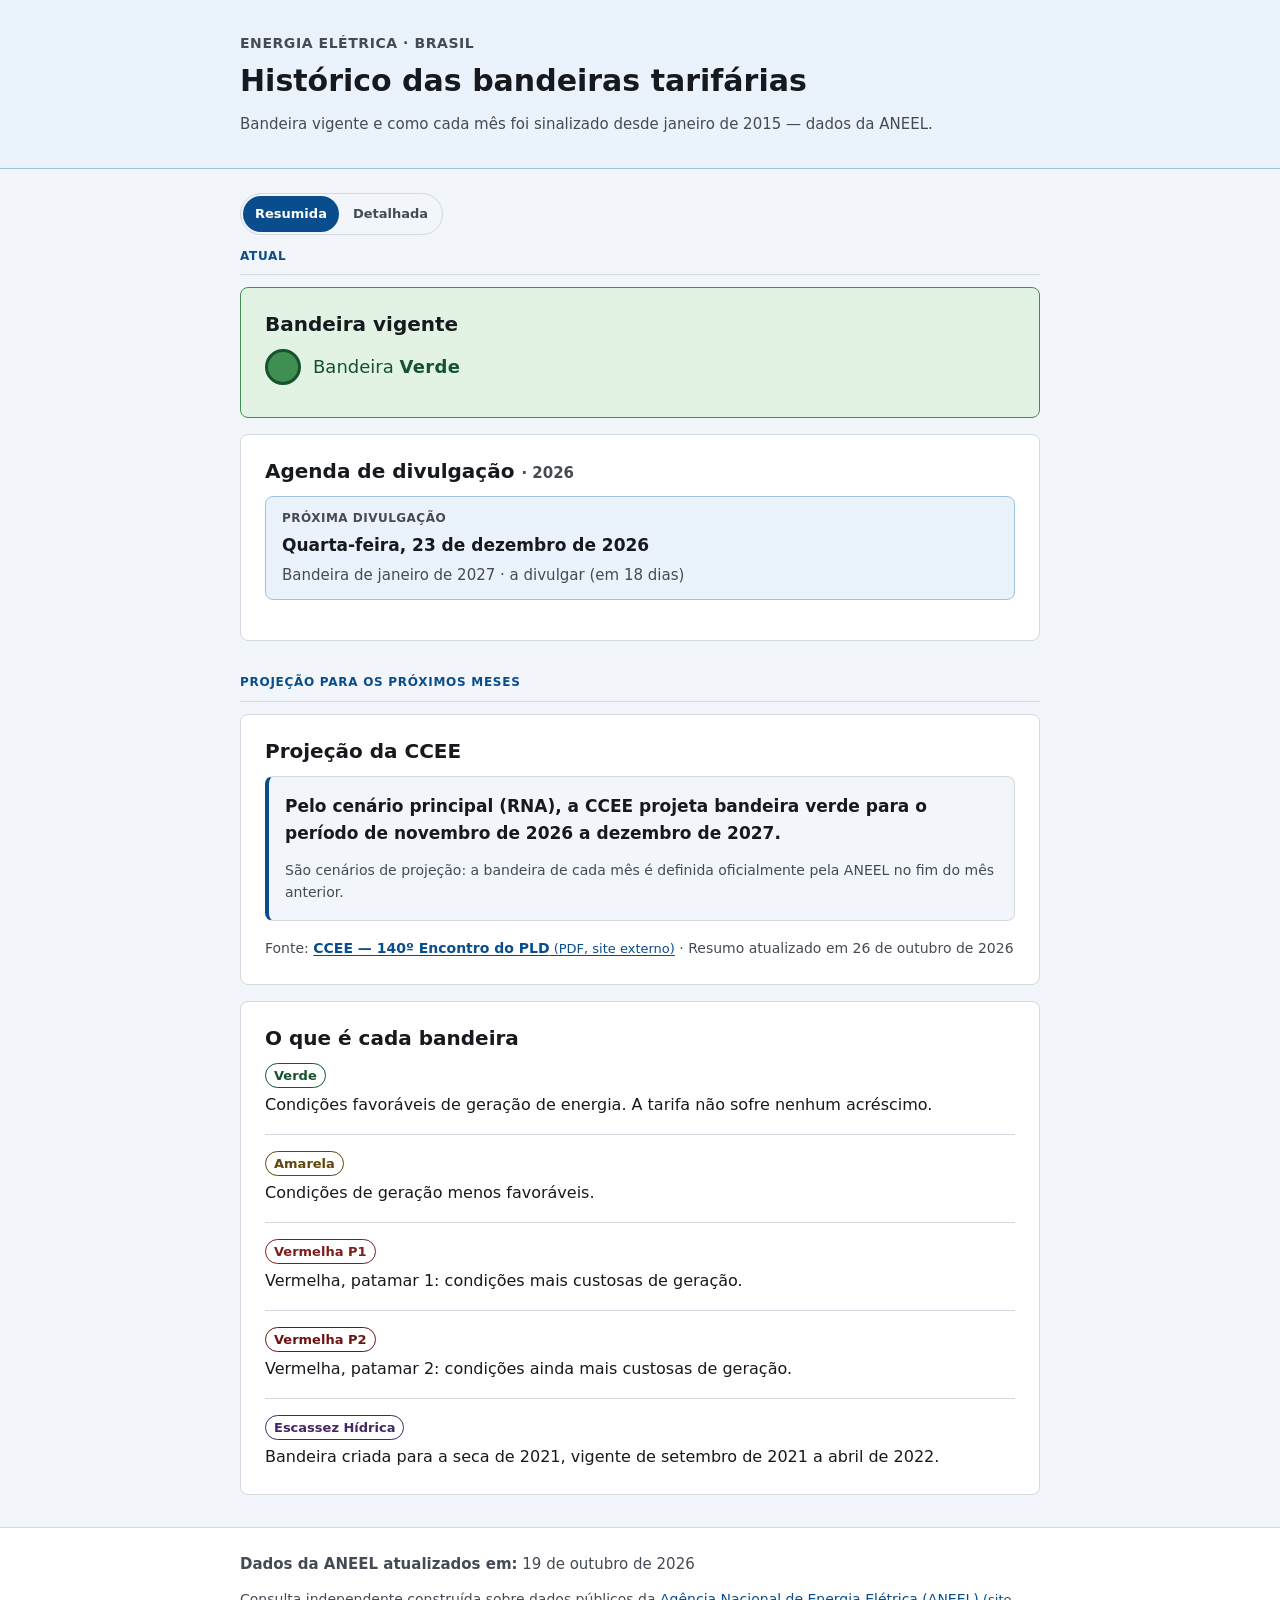
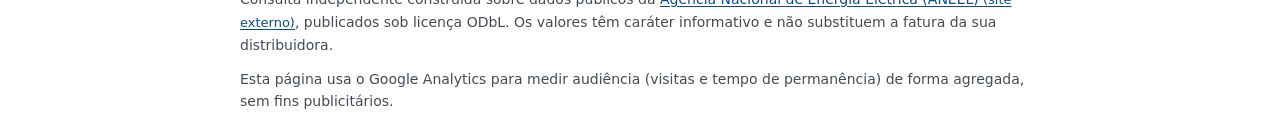
==== index.html @ e779ea10 "Adiciona visao resumida (padrao) e detalhada com seletor - Resumida mostra bandeira vigente, proxima" ====
<!DOCTYPE html>
<html lang="pt-BR" data-visao="resumida">
<head>
<meta charset="utf-8">
<meta name="viewport" content="width=device-width, initial-scale=1">
<title>Histórico das bandeiras tarifárias — ANEEL (2015 a 2026)</title>
<meta name="description" content="Bandeira tarifária vigente, histórico mensal desde janeiro de 2015 e calendário de divulgação da ANEEL: gráfico por ano, resumo anual e tabela completa. Dados oficiais da ANEEL.">
<meta name="robots" content="index, follow, max-image-preview:large, max-snippet:-1">
<link rel="canonical" href="https://brunohdc.github.io/bandeiras-tarifarias/">
<meta name="theme-color" content="#0a4d8c">
<link rel="icon" href="favicon.svg" type="image/svg+xml">
<link rel="icon" href="favicon-96.png" sizes="96x96" type="image/png">

<!-- Open Graph e Twitter Card -->
<meta property="og:type" content="website">
<meta property="og:locale" content="pt_BR">
<meta property="og:site_name" content="Histórico das bandeiras tarifárias">
<meta property="og:title" content="Histórico das bandeiras tarifárias — ANEEL">
<meta property="og:description" content="Bandeira vigente, calendário de divulgação e série mensal das bandeiras tarifárias desde 2015. Dados oficiais da ANEEL.">
<meta property="og:url" content="https://brunohdc.github.io/bandeiras-tarifarias/">
<meta property="og:image" content="https://brunohdc.github.io/bandeiras-tarifarias/og-image.png">
<meta property="og:image:width" content="1200">
<meta property="og:image:height" content="630">
<meta property="og:image:alt" content="Histórico das bandeiras tarifárias — dados da ANEEL desde 2015">
<meta name="twitter:card" content="summary_large_image">
<meta name="twitter:title" content="Histórico das bandeiras tarifárias — ANEEL">
<meta name="twitter:description" content="Bandeira vigente, calendário de divulgação e série mensal desde 2015 — dados da ANEEL.">
<meta name="twitter:image" content="https://brunohdc.github.io/bandeiras-tarifarias/og-image.png">

<link rel="preconnect" href="https://www.googletagmanager.com">
<script>
  try {
    if (localStorage.getItem('visao-bandeiras') === 'detalhada' || location.hash === '#passado') {
      document.documentElement.setAttribute('data-visao', 'detalhada');
    }
  } catch (e) {}
</script>
<link rel="stylesheet" href="bandeiras.css?v=7">

<!-- Google tag (gtag.js) -->
<script async src="https://www.googletagmanager.com/gtag/js?id=G-L1BM28TN18"></script>
<script>
  window.dataLayer = window.dataLayer || [];
  function gtag(){dataLayer.push(arguments);}
  gtag('js', new Date());
  gtag('config', 'G-L1BM28TN18');
</script>

<!-- Dados estruturados para buscadores e ferramentas de IA -->
<script type="application/ld+json">
{
  "@context": "https://schema.org",
  "@graph": [
    {
      "@type": "WebSite",
      "@id": "https://brunohdc.github.io/bandeiras-tarifarias/#website",
      "url": "https://brunohdc.github.io/bandeiras-tarifarias/",
      "name": "Histórico das bandeiras tarifárias — ANEEL",
      "description": "Consulta independente sobre as bandeiras tarifárias de energia elétrica no Brasil, com série mensal desde janeiro de 2015.",
      "inLanguage": "pt-BR"
    },
    {
      "@type": "WebPage",
      "@id": "https://brunohdc.github.io/bandeiras-tarifarias/#webpage",
      "url": "https://brunohdc.github.io/bandeiras-tarifarias/",
      "name": "Histórico das bandeiras tarifárias — ANEEL (2015 a 2026)",
      "description": "Bandeira tarifária vigente, histórico mensal desde 2015, calendário de divulgação, gráfico por ano e tabela completa. Dados oficiais da ANEEL.",
      "isPartOf": { "@id": "https://brunohdc.github.io/bandeiras-tarifarias/#website" },
      "inLanguage": "pt-BR",
      "dateModified": "2026-10-26",
      "about": { "@id": "https://brunohdc.github.io/bandeiras-tarifarias/#dataset" }
    },
    {
      "@type": "Dataset",
      "@id": "https://brunohdc.github.io/bandeiras-tarifarias/#dataset",
      "name": "Histórico mensal das bandeiras tarifárias no Brasil",
      "description": "Série mensal da bandeira tarifária acionada e do adicional em R$/MWh, de janeiro de 2015 até o mês mais recente publicado pela ANEEL, com resumo anual e calendário de divulgação.",
      "url": "https://brunohdc.github.io/bandeiras-tarifarias/",
      "license": "https://opendatacommons.org/licenses/odbl/1-0/",
      "creator": {
        "@type": "GovernmentOrganization",
        "name": "Agência Nacional de Energia Elétrica (ANEEL)",
        "url": "https://www.gov.br/aneel/"
      },
      "temporalCoverage": "2015-01/..",
      "spatialCoverage": { "@type": "Place", "name": "Brasil" },
      "isBasedOn": "https://dadosabertos.aneel.gov.br/dataset/bandeiras-tarifarias",
      "distribution": [
        {
          "@type": "DataDownload",
          "encodingFormat": "application/json",
          "contentUrl": "https://brunohdc.github.io/bandeiras-tarifarias/data/bandeiras.json"
        },
        {
          "@type": "DataDownload",
          "encodingFormat": "application/json",
          "contentUrl": "https://brunohdc.github.io/bandeiras-tarifarias/data/agenda.json"
        },
        {
          "@type": "DataDownload",
          "encodingFormat": "application/json",
          "contentUrl": "https://brunohdc.github.io/bandeiras-tarifarias/data/projecao.json"
        }
      ],
      "variableMeasured": [
        { "@type": "PropertyValue", "name": "Bandeira tarifária" },
        { "@type": "PropertyValue", "name": "Adicional da bandeira", "unitText": "BRL/MWh" }
      ]
    }
  ]
}
</script>
</head>
<body>

<a class="skip-link" href="#conteudo">Pular para o conteúdo</a>

<header class="cabecalho">
  <div class="conteiner">
    <p class="eyebrow">Energia elétrica · Brasil</p>
    <h1>Histórico das bandeiras tarifárias</h1>
    <p class="subtitulo">Bandeira vigente e como cada mês foi sinalizado desde janeiro de 2015 — dados da ANEEL.</p>
  </div>
</header>

<main id="conteudo" class="conteiner">

  <noscript>
    <p class="estimativa-vazia">
      Esta página usa JavaScript para desenhar o gráfico e as tabelas. Os dados completos estão em
      <a href="data/bandeiras.json">data/bandeiras.json</a> (série mensal) e
      <a href="data/agenda.json">data/agenda.json</a> (calendário de divulgação).
      A fonte original é o
      <a href="https://dadosabertos.aneel.gov.br/dataset/bandeiras-tarifarias" rel="noopener" target="_blank">conjunto de dados da ANEEL<span class="externo"> (site externo)</span></a>.
    </p>
  </noscript>

  <p class="estimativa-vazia" id="erro-carga" hidden>
    Não foi possível carregar os dados das bandeiras.
    Recarregue a página ou consulte o
    <a href="https://dadosabertos.aneel.gov.br/dataset/bandeiras-tarifarias" rel="noopener" target="_blank">portal de dados abertos da ANEEL<span class="externo"> (site externo)</span></a>.
  </p>

  <div class="visao" role="group" aria-label="Nível de detalhe da página">
    <button type="button" class="visao-botao" data-visao="resumida" aria-pressed="true">Resumida</button>
    <button type="button" class="visao-botao" data-visao="detalhada" aria-pressed="false">Detalhada</button>
  </div>

  <p class="marcador" id="atual">Atual</p>

  <!-- 1. BANDEIRA VIGENTE -->
  <section class="cartao" aria-labelledby="titulo-vigente">
    <h2 id="titulo-vigente">Bandeira vigente</h2>

    <p class="bandeira">
      <span id="vig-icone" class="bandeira-icone" aria-hidden="true"></span>
      <span class="bandeira-nome">Bandeira <strong id="vig-nome">—</strong></span>
    </p>
    <p class="bandeira-descricao so-detalhado" id="vig-descricao">Condições favoráveis de geração de energia.</p>

    <dl class="detalhes so-detalhado">
      <div>
        <dt>Mês de referência</dt>
        <dd id="vig-mes">—</dd>
      </div>
      <div>
        <dt>Vigência</dt>
        <dd id="vig-vigencia">—</dd>
      </div>
      <div>
        <dt>Adicional da bandeira</dt>
        <dd id="vig-adicional">—</dd>
      </div>
      <div>
        <dt>Dados da ANEEL atualizados em</dt>
        <dd id="vig-atualizado">—</dd>
      </div>
    </dl>

    <p class="aviso-suave so-detalhado" id="vig-aviso" hidden></p>

    <p class="fonte so-detalhado">
      Fonte: <a id="vig-fonte" href="https://dadosabertos.aneel.gov.br/dataset/bandeiras-tarifarias" rel="noopener" target="_blank">ANEEL — Dados Abertos: Bandeiras Tarifárias<span class="externo"> (site externo)</span></a>
      <span class="resolucao" id="vig-serie"></span>
    </p>
  </section>

  <!-- 2. AGENDA DE DIVULGAÇÃO -->
  <section class="cartao" aria-labelledby="titulo-agenda">
    <h2 id="titulo-agenda">Agenda de divulgação <span class="agenda-ano" id="agenda-ano"></span></h2>
    <p class="instrucao so-detalhado">
      A ANEEL divulga a bandeira de cada mês no fim do mês anterior, em data definida no
      calendário oficial. A cor passa a valer no primeiro dia do mês de referência.
    </p>

    <div class="agenda-proxima" id="agenda-proxima" hidden>
      <p class="agenda-proxima-rotulo">Próxima divulgação</p>
      <p class="agenda-proxima-data"><time id="agenda-proxima-data"></time></p>
      <p class="agenda-proxima-detalhe" id="agenda-proxima-detalhe"></p>
    </div>

    <div class="tabela-rolagem so-detalhado" tabindex="0" role="region" aria-labelledby="titulo-agenda">
      <table class="tabela tabela-agenda">
        <caption class="sr-only">Calendário de divulgação das bandeiras tarifárias: data do anúncio, mês de vigência e bandeira divulgada</caption>
        <thead>
          <tr>
            <th scope="col">Divulgação</th>
            <th scope="col">Mês de vigência</th>
            <th scope="col">Bandeira</th>
          </tr>
        </thead>
        <tbody id="corpo-agenda"></tbody>
      </table>
    </div>

    <p class="aviso-suave" id="agenda-nota" hidden></p>

    <p class="fonte so-detalhado">
      Fonte: <a id="agenda-fonte" href="https://www.gov.br/aneel/pt-br/calendario-de-atividades/acionamento-bandeiras" rel="noopener" target="_blank">ANEEL — Calendário de acionamento das bandeiras tarifárias<span class="externo"> (site externo)</span></a>
    </p>
  </section>

  <p class="marcador" id="projecao">Projeção para os próximos meses</p>

  <!-- 3. PROJEÇÃO DA CCEE -->
  <section class="cartao" aria-labelledby="titulo-projecao">
    <h2 id="titulo-projecao">Projeção da CCEE</h2>
    <p class="instrucao so-detalhado">
      A CCEE apresenta no Encontro do PLD uma projeção da bandeira tarifária para os meses
      seguintes. Resumo da última edição disponível:
    </p>

    <div class="projecao-resumo">
      <p class="projecao-edicao so-detalhado" id="projecao-edicao"></p>
      <p class="projecao-texto" id="projecao-texto"></p>
      <ul class="projecao-destaques so-detalhado" id="projecao-destaques"></ul>
      <p class="projecao-ressalva" id="projecao-ressalva"></p>
    </div>

    <p class="projecao-aviso" id="projecao-aviso" hidden></p>

    <p class="fonte">
      Fonte: <a id="projecao-fonte" href="https://www.ccee.org.br/dados-e-analises/dados-pld" rel="noopener" target="_blank">CCEE — Encontro do PLD<span class="externo"> (PDF, site externo)</span></a>
      · Resumo atualizado em <time id="projecao-atualizado"></time>
    </p>
  </section>

  <p class="marcador so-detalhado" id="passado">Passado</p>

  <!-- 4. GRÁFICO POR ANO -->
  <section class="cartao so-detalhado" aria-labelledby="titulo-grafico">
    <h2 id="titulo-grafico">Bandeiras mês a mês</h2>
    <p class="instrucao">
      Cada linha representa um ano e cada ponto um mês: a altura do ponto indica a bandeira
      aplicada naquele mês. Toque ou passe o mouse sobre um ponto para ver o detalhe.
      Use os botões de ano para destacar uma linha por vez.
    </p>

    <div class="chips" role="group" aria-label="Destacar ano no gráfico" id="chips"></div>

    <div class="grafico-rolagem" tabindex="0" role="region" aria-label="Gráfico das bandeiras tarifárias por mês, com uma linha por ano">
      <div class="grafico-area">
        <svg id="grafico" viewBox="0 0 760 420" role="img"
             aria-label="Gráfico de linhas: bandeira tarifária aplicada em cada mês de 2015 até 2026, com uma linha por ano e o mês no eixo horizontal. Os valores também estão na tabela abaixo."></svg>
        <div class="dica" id="dica" hidden></div>
      </div>
    </div>

    <p class="nota-grafico" id="nota-grafico"></p>
    <div class="sr-only" role="status" aria-live="polite" id="anuncio-grafico"></div>

    <details class="bloco-detalhes">
      <summary>Ver o mês a mês em tabela</summary>
      <div class="tabela-rolagem" tabindex="0" role="region" aria-label="Tabela mensal das bandeiras tarifárias">
        <table class="tabela">
          <caption class="sr-only">Bandeira tarifária e adicional de cada mês desde janeiro de 2015</caption>
          <thead>
            <tr>
              <th scope="col">Mês</th>
              <th scope="col">Bandeira</th>
              <th scope="col">Adicional (R$ / 100 kWh)</th>
            </tr>
          </thead>
          <tbody id="corpo-meses"></tbody>
        </table>
      </div>
    </details>

    <p class="fonte">
      Fonte: <a class="fonte-grafico" href="https://dadosabertos.aneel.gov.br/dataset/bandeiras-tarifarias/resource/0591b8f6-fe54-437b-b72b-1aa2efd46e42" rel="noopener" target="_blank">ANEEL — Bandeira Tarifária - Acionamento<span class="externo"> (site externo)</span></a>
    </p>
  </section>

  <!-- 5. RESUMO POR ANO -->
  <section class="cartao so-detalhado" aria-labelledby="titulo-resumo">
    <h2 id="titulo-resumo">Resumo por ano</h2>
    <p class="instrucao">Quantidade de meses em cada bandeira, ano a ano.</p>

    <div class="tabela-rolagem" tabindex="0" role="region" aria-labelledby="titulo-resumo">
      <table class="tabela tabela-resumo">
        <caption class="sr-only">Meses por bandeira tarifária em cada ano</caption>
        <thead>
          <tr>
            <th scope="col">Ano</th>
            <th scope="col">Verde</th>
            <th scope="col">Amarela</th>
            <th scope="col">Vermelha P1</th>
            <th scope="col">Vermelha P2</th>
            <th scope="col">Escassez hídrica</th>
            <th scope="col">Meses</th>
          </tr>
        </thead>
        <tbody id="corpo-resumo"></tbody>
      </table>
    </div>

    <p class="aviso-suave" id="resumo-nota"></p>
  </section>

  <!-- 6. DICIONÁRIO DE BANDEIRAS -->
  <section class="cartao" aria-labelledby="titulo-dicionario">
    <h2 id="titulo-dicionario">O que é cada bandeira</h2>
    <ul class="lista-bandeiras" id="lista-bandeiras"></ul>
  </section>

  <!-- 7. AVISOS -->
  <section class="cartao cartao-aviso so-detalhado" aria-labelledby="titulo-avisos">
    <h2 id="titulo-avisos">Como ler estes dados</h2>
    <ul class="lista-avisos">
      <li>A bandeira tarifária é um <strong>adicional</strong> cobrado por kWh consumido. Ela não substitui a tarifa: é somada a ela.</li>
      <li>Unidades com consumo igual ou inferior a <strong>30 kWh</strong> no mês de referência são isentas do adicional da bandeira (Resolução ANEEL nº 1.000/2021).</li>
      <li>Os valores exibidos são os <strong>sem tributos</strong>. ICMS, PIS/COFINS, taxa de iluminação pública e outros encargos aparecem separadamente na conta.</li>
      <li>A série começa em <strong>janeiro de 2015</strong>, quando o sistema de bandeiras entrou em vigor, e cobre consumidores do Sistema Interligado Nacional. A bandeira <strong>Escassez Hídrica</strong> foi uma criação excepcional para a seca de 2021 (set/2021 a abr/2022).</li>
    </ul>
  </section>

</main>

<footer class="rodape">
  <div class="conteiner">
    <p class="verificado">
      <strong>Dados da ANEEL atualizados em:</strong> <time id="rodape-atualizado" datetime="2026-10-19">19 de outubro de 2026</time>
    </p>
    <p class="rodape-nota">
      Consulta independente construída sobre dados públicos da
      <a href="https://dadosabertos.aneel.gov.br/dataset/bandeiras-tarifarias" rel="noopener" target="_blank">Agência Nacional de Energia Elétrica (ANEEL)<span class="externo"> (site externo)</span></a>,
      publicados sob licença ODbL. Os valores têm caráter informativo e não substituem a fatura
      da sua distribuidora.
    </p>
    <p class="rodape-nota rodape-analytics">
      Esta página usa o Google Analytics para medir audiência (visitas e tempo de permanência)
      de forma agregada, sem fins publicitários.
    </p>
  </div>
</footer>

<!-- Dados embutidos como fallback caso o fetch de data/bandeiras.json falhe (ex.: abrindo o arquivo direto) -->
<script type="application/json" id="dados-fallback">
{
  "fonte": {
    "nome": "ANEEL — Dados Abertos: Bandeiras Tarifárias",
    "url": "https://dadosabertos.aneel.gov.br/dataset/bandeiras-tarifarias",
    "recurso": "https://dadosabertos.aneel.gov.br/dataset/bandeiras-tarifarias/resource/0591b8f6-fe54-437b-b72b-1aa2efd46e42",
    "licenca": "ODbL (Open Data Commons Open Database License)",
    "atualizadoEm": "2026-10-19"
  },
  "unidade": "adicionalMwh em R$/MWh (como publicado pela ANEEL); adicionalKwh = adicionalMwh / 1000",
  "bandeiras": [
    {
      "chave": "verde",
      "nome": "Verde",
      "severidade": 0,
      "descricao": "Condições favoráveis de geração de energia. A tarifa não sofre nenhum acréscimo."
    },
    {
      "chave": "amarela",
      "nome": "Amarela",
      "severidade": 1,
      "descricao": "Condições de geração menos favoráveis."
    },
    {
      "chave": "vermelha-p1",
      "nome": "Vermelha P1",
      "severidade": 2,
      "descricao": "Vermelha, patamar 1: condições mais custosas de geração."
    },
    {
      "chave": "vermelha-p2",
      "nome": "Vermelha P2",
      "severidade": 3,
      "descricao": "Vermelha, patamar 2: condições ainda mais custosas de geração."
    },
    {
      "chave": "escassez-hidrica",
      "nome": "Escassez Hídrica",
      "severidade": 4,
      "descricao": "Bandeira criada para a seca de 2021, vigente de setembro de 2021 a abril de 2022."
    }
  ],
  "vigente": {
    "competencia": "2026-10",
    "bandeira": "Verde",
    "chave": "verde",
    "severidade": 0,
    "adicionalMwh": 0,
    "adicionalKwh": 0
  },
  "meses": [
    {
      "competencia": "2015-01",
      "bandeira": "Vermelha P1",
      "chave": "vermelha-p1",
      "severidade": 2,
      "adicionalMwh": 30,
      "adicionalKwh": 0.03
    },
    {
      "competencia": "2015-02",
      "bandeira": "Vermelha P1",
      "chave": "vermelha-p1",
      "severidade": 2,
      "adicionalMwh": 30,
      "adicionalKwh": 0.03
    },
    {
      "competencia": "2015-03",
      "bandeira": "Vermelha P1",
      "chave": "vermelha-p1",
      "severidade": 2,
      "adicionalMwh": 55,
      "adicionalKwh": 0.055
    },
    {
      "competencia": "2015-04",
      "bandeira": "Vermelha P1",
      "chave": "vermelha-p1",
      "severidade": 2,
      "adicionalMwh": 55,
      "adicionalKwh": 0.055
    },
    {
      "competencia": "2015-05",
      "bandeira": "Vermelha P1",
      "chave": "vermelha-p1",
      "severidade": 2,
      "adicionalMwh": 55,
      "adicionalKwh": 0.055
    },
    {
      "competencia": "2015-06",
      "bandeira": "Vermelha P1",
      "chave": "vermelha-p1",
      "severidade": 2,
      "adicionalMwh": 55,
      "adicionalKwh": 0.055
    },
    {
      "competencia": "2015-07",
      "bandeira": "Vermelha P1",
      "chave": "vermelha-p1",
      "severidade": 2,
      "adicionalMwh": 55,
      "adicionalKwh": 0.055
    },
    {
      "competencia": "2015-08",
      "bandeira": "Vermelha P1",
      "chave": "vermelha-p1",
      "severidade": 2,
      "adicionalMwh": 55,
      "adicionalKwh": 0.055
    },
    {
      "competencia": "2015-09",
      "bandeira": "Vermelha P1",
      "chave": "vermelha-p1",
      "severidade": 2,
      "adicionalMwh": 45,
      "adicionalKwh": 0.045
    },
    {
      "competencia": "2015-10",
      "bandeira": "Vermelha P1",
      "chave": "vermelha-p1",
      "severidade": 2,
      "adicionalMwh": 45,
      "adicionalKwh": 0.045
    },
    {
      "competencia": "2015-11",
      "bandeira": "Vermelha P1",
      "chave": "vermelha-p1",
      "severidade": 2,
      "adicionalMwh": 45,
      "adicionalKwh": 0.045
    },
    {
      "competencia": "2015-12",
      "bandeira": "Vermelha P1",
      "chave": "vermelha-p1",
      "severidade": 2,
      "adicionalMwh": 45,
      "adicionalKwh": 0.045
    },
    {
      "competencia": "2016-01",
      "bandeira": "Vermelha P1",
      "chave": "vermelha-p1",
      "severidade": 2,
      "adicionalMwh": 45,
      "adicionalKwh": 0.045
    },
    {
      "competencia": "2016-02",
      "bandeira": "Vermelha P2",
      "chave": "vermelha-p2",
      "severidade": 3,
      "adicionalMwh": 45,
      "adicionalKwh": 0.045
    },
    {
      "competencia": "2016-03",
      "bandeira": "Amarela",
      "chave": "amarela",
      "severidade": 1,
      "adicionalMwh": 15,
      "adicionalKwh": 0.015
    },
    {
      "competencia": "2016-04",
      "bandeira": "Verde",
      "chave": "verde",
      "severidade": 0,
      "adicionalMwh": 0,
      "adicionalKwh": 0
    },
    {
      "competencia": "2016-05",
      "bandeira": "Verde",
      "chave": "verde",
      "severidade": 0,
      "adicionalMwh": 0,
      "adicionalKwh": 0
    },
    {
      "competencia": "2016-06",
      "bandeira": "Verde",
      "chave": "verde",
      "severidade": 0,
      "adicionalMwh": 0,
      "adicionalKwh": 0
    },
    {
      "competencia": "2016-07",
      "bandeira": "Verde",
      "chave": "verde",
      "severidade": 0,
      "adicionalMwh": 0,
      "adicionalKwh": 0
    },
    {
      "competencia": "2016-08",
      "bandeira": "Verde",
      "chave": "verde",
      "severidade": 0,
      "adicionalMwh": 0,
      "adicionalKwh": 0
    },
    {
      "competencia": "2016-09",
      "bandeira": "Verde",
      "chave": "verde",
      "severidade": 0,
      "adicionalMwh": 0,
      "adicionalKwh": 0
    },
    {
      "competencia": "2016-10",
      "bandeira": "Verde",
      "chave": "verde",
      "severidade": 0,
      "adicionalMwh": 0,
      "adicionalKwh": 0
    },
    {
      "competencia": "2016-11",
      "bandeira": "Amarela",
      "chave": "amarela",
      "severidade": 1,
      "adicionalMwh": 15,
      "adicionalKwh": 0.015
    },
    {
      "competencia": "2016-12",
      "bandeira": "Verde",
      "chave": "verde",
      "severidade": 0,
      "adicionalMwh": 0,
      "adicionalKwh": 0
    },
    {
      "competencia": "2017-01",
      "bandeira": "Verde",
      "chave": "verde",
      "severidade": 0,
      "adicionalMwh": 0,
      "adicionalKwh": 0
    },
    {
      "competencia": "2017-02",
      "bandeira": "Verde",
      "chave": "verde",
      "severidade": 0,
      "adicionalMwh": 0,
      "adicionalKwh": 0
    },
    {
      "competencia": "2017-03",
      "bandeira": "Amarela",
      "chave": "amarela",
      "severidade": 1,
      "adicionalMwh": 20,
      "adicionalKwh": 0.02
    },
    {
      "competencia": "2017-04",
      "bandeira": "Vermelha P1",
      "chave": "vermelha-p1",
      "severidade": 2,
      "adicionalMwh": 30,
      "adicionalKwh": 0.03
    },
    {
      "competencia": "2017-05",
      "bandeira": "Vermelha P1",
      "chave": "vermelha-p1",
      "severidade": 2,
      "adicionalMwh": 30,
      "adicionalKwh": 0.03
    },
    {
      "competencia": "2017-06",
      "bandeira": "Verde",
      "chave": "verde",
      "severidade": 0,
      "adicionalMwh": 0,
      "adicionalKwh": 0
    },
    {
      "competencia": "2017-07",
      "bandeira": "Amarela",
      "chave": "amarela",
      "severidade": 1,
      "adicionalMwh": 20,
      "adicionalKwh": 0.02
    },
    {
      "competencia": "2017-08",
      "bandeira": "Vermelha P1",
      "chave": "vermelha-p1",
      "severidade": 2,
      "adicionalMwh": 30,
      "adicionalKwh": 0.03
    },
    {
      "competencia": "2017-09",
      "bandeira": "Amarela",
      "chave": "amarela",
      "severidade": 1,
      "adicionalMwh": 20,
      "adicionalKwh": 0.02
    },
    {
      "competencia": "2017-10",
      "bandeira": "Vermelha P2",
      "chave": "vermelha-p2",
      "severidade": 3,
      "adicionalMwh": 35,
      "adicionalKwh": 0.035
    },
    {
      "competencia": "2017-11",
      "bandeira": "Vermelha P2",
      "chave": "vermelha-p2",
      "severidade": 3,
      "adicionalMwh": 50,
      "adicionalKwh": 0.05
    },
    {
      "competencia": "2017-12",
      "bandeira": "Vermelha P1",
      "chave": "vermelha-p1",
      "severidade": 2,
      "adicionalMwh": 30,
      "adicionalKwh": 0.03
    },
    {
      "competencia": "2018-01",
      "bandeira": "Verde",
      "chave": "verde",
      "severidade": 0,
      "adicionalMwh": 0,
      "adicionalKwh": 0
    },
    {
      "competencia": "2018-02",
      "bandeira": "Verde",
      "chave": "verde",
      "severidade": 0,
      "adicionalMwh": 0,
      "adicionalKwh": 0
    },
    {
      "competencia": "2018-03",
      "bandeira": "Verde",
      "chave": "verde",
      "severidade": 0,
      "adicionalMwh": 0,
      "adicionalKwh": 0
    },
    {
      "competencia": "2018-04",
      "bandeira": "Verde",
      "chave": "verde",
      "severidade": 0,
      "adicionalMwh": 0,
      "adicionalKwh": 0
    },
    {
      "competencia": "2018-05",
      "bandeira": "Amarela",
      "chave": "amarela",
      "severidade": 1,
      "adicionalMwh": 10,
      "adicionalKwh": 0.01
    },
    {
      "competencia": "2018-06",
      "bandeira": "Vermelha P2",
      "chave": "vermelha-p2",
      "severidade": 3,
      "adicionalMwh": 50,
      "adicionalKwh": 0.05
    },
    {
      "competencia": "2018-07",
      "bandeira": "Vermelha P2",
      "chave": "vermelha-p2",
      "severidade": 3,
      "adicionalMwh": 50,
      "adicionalKwh": 0.05
    },
    {
      "competencia": "2018-08",
      "bandeira": "Vermelha P2",
      "chave": "vermelha-p2",
      "severidade": 3,
      "adicionalMwh": 50,
      "adicionalKwh": 0.05
    },
    {
      "competencia": "2018-09",
      "bandeira": "Vermelha P2",
      "chave": "vermelha-p2",
      "severidade": 3,
      "adicionalMwh": 50,
      "adicionalKwh": 0.05
    },
    {
      "competencia": "2018-10",
      "bandeira": "Vermelha P2",
      "chave": "vermelha-p2",
      "severidade": 3,
      "adicionalMwh": 50,
      "adicionalKwh": 0.05
    },
    {
      "competencia": "2018-11",
      "bandeira": "Amarela",
      "chave": "amarela",
      "severidade": 1,
      "adicionalMwh": 10,
      "adicionalKwh": 0.01
    },
    {
      "competencia": "2018-12",
      "bandeira": "Verde",
      "chave": "verde",
      "severidade": 0,
      "adicionalMwh": 0,
      "adicionalKwh": 0
    },
    {
      "competencia": "2019-01",
      "bandeira": "Verde",
      "chave": "verde",
      "severidade": 0,
      "adicionalMwh": 0,
      "adicionalKwh": 0
    },
    {
      "competencia": "2019-02",
      "bandeira": "Verde",
      "chave": "verde",
      "severidade": 0,
      "adicionalMwh": 0,
      "adicionalKwh": 0
    },
    {
      "competencia": "2019-03",
      "bandeira": "Verde",
      "chave": "verde",
      "severidade": 0,
      "adicionalMwh": 0,
      "adicionalKwh": 0
    },
    {
      "competencia": "2019-04",
      "bandeira": "Verde",
      "chave": "verde",
      "severidade": 0,
      "adicionalMwh": 0,
      "adicionalKwh": 0
    },
    {
      "competencia": "2019-05",
      "bandeira": "Amarela",
      "chave": "amarela",
      "severidade": 1,
      "adicionalMwh": 10,
      "adicionalKwh": 0.01
    },
    {
      "competencia": "2019-06",
      "bandeira": "Verde",
      "chave": "verde",
      "severidade": 0,
      "adicionalMwh": 0,
      "adicionalKwh": 0
    },
    {
      "competencia": "2019-07",
      "bandeira": "Amarela",
      "chave": "amarela",
      "severidade": 1,
      "adicionalMwh": 15,
      "adicionalKwh": 0.015
    },
    {
      "competencia": "2019-08",
      "bandeira": "Vermelha P1",
      "chave": "vermelha-p1",
      "severidade": 2,
      "adicionalMwh": 40,
      "adicionalKwh": 0.04
    },
    {
      "competencia": "2019-09",
      "bandeira": "Vermelha P1",
      "chave": "vermelha-p1",
      "severidade": 2,
      "adicionalMwh": 40,
      "adicionalKwh": 0.04
    },
    {
      "competencia": "2019-10",
      "bandeira": "Amarela",
      "chave": "amarela",
      "severidade": 1,
      "adicionalMwh": 15,
      "adicionalKwh": 0.015
    },
    {
      "competencia": "2019-11",
      "bandeira": "Vermelha P1",
      "chave": "vermelha-p1",
      "severidade": 2,
      "adicionalMwh": 41.69,
      "adicionalKwh": 0.04169
    },
    {
      "competencia": "2019-12",
      "bandeira": "Amarela",
      "chave": "amarela",
      "severidade": 1,
      "adicionalMwh": 13.43,
      "adicionalKwh": 0.01343
    },
    {
      "competencia": "2020-01",
      "bandeira": "Amarela",
      "chave": "amarela",
      "severidade": 1,
      "adicionalMwh": 13.43,
      "adicionalKwh": 0.01343
    },
    {
      "competencia": "2020-02",
      "bandeira": "Verde",
      "chave": "verde",
      "severidade": 0,
      "adicionalMwh": 0,
      "adicionalKwh": 0
    },
    {
      "competencia": "2020-03",
      "bandeira": "Verde",
      "chave": "verde",
      "severidade": 0,
      "adicionalMwh": 0,
      "adicionalKwh": 0
    },
    {
      "competencia": "2020-04",
      "bandeira": "Verde",
      "chave": "verde",
      "severidade": 0,
      "adicionalMwh": 0,
      "adicionalKwh": 0
    },
    {
      "competencia": "2020-05",
      "bandeira": "Verde",
      "chave": "verde",
      "severidade": 0,
      "adicionalMwh": 0,
      "adicionalKwh": 0
    },
    {
      "competencia": "2020-06",
      "bandeira": "Verde",
      "chave": "verde",
      "severidade": 0,
      "adicionalMwh": 0,
      "adicionalKwh": 0
    },
    {
      "competencia": "2020-07",
      "bandeira": "Verde",
      "chave": "verde",
      "severidade": 0,
      "adicionalMwh": 0,
      "adicionalKwh": 0
    },
    {
      "competencia": "2020-08",
      "bandeira": "Verde",
      "chave": "verde",
      "severidade": 0,
      "adicionalMwh": 0,
      "adicionalKwh": 0
    },
    {
      "competencia": "2020-09",
      "bandeira": "Verde",
      "chave": "verde",
      "severidade": 0,
      "adicionalMwh": 0,
      "adicionalKwh": 0
    },
    {
      "competencia": "2020-10",
      "bandeira": "Verde",
      "chave": "verde",
      "severidade": 0,
      "adicionalMwh": 0,
      "adicionalKwh": 0
    },
    {
      "competencia": "2020-11",
      "bandeira": "Verde",
      "chave": "verde",
      "severidade": 0,
      "adicionalMwh": 0,
      "adicionalKwh": 0
    },
    {
      "competencia": "2020-12",
      "bandeira": "Vermelha P2",
      "chave": "vermelha-p2",
      "severidade": 3,
      "adicionalMwh": 62.43,
      "adicionalKwh": 0.06243
    },
    {
      "competencia": "2021-01",
      "bandeira": "Amarela",
      "chave": "amarela",
      "severidade": 1,
      "adicionalMwh": 13.43,
      "adicionalKwh": 0.01343
    },
    {
      "competencia": "2021-02",
      "bandeira": "Amarela",
      "chave": "amarela",
      "severidade": 1,
      "adicionalMwh": 13.43,
      "adicionalKwh": 0.01343
    },
    {
      "competencia": "2021-03",
      "bandeira": "Amarela",
      "chave": "amarela",
      "severidade": 1,
      "adicionalMwh": 13.43,
      "adicionalKwh": 0.01343
    },
    {
      "competencia": "2021-04",
      "bandeira": "Amarela",
      "chave": "amarela",
      "severidade": 1,
      "adicionalMwh": 13.43,
      "adicionalKwh": 0.01343
    },
    {
      "competencia": "2021-05",
      "bandeira": "Vermelha P1",
      "chave": "vermelha-p1",
      "severidade": 2,
      "adicionalMwh": 41.69,
      "adicionalKwh": 0.04169
    },
    {
      "competencia": "2021-06",
      "bandeira": "Vermelha P2",
      "chave": "vermelha-p2",
      "severidade": 3,
      "adicionalMwh": 62.43,
      "adicionalKwh": 0.06243
    },
    {
      "competencia": "2021-07",
      "bandeira": "Vermelha P2",
      "chave": "vermelha-p2",
      "severidade": 3,
      "adicionalMwh": 94.92,
      "adicionalKwh": 0.09492
    },
    {
      "competencia": "2021-08",
      "bandeira": "Vermelha P2",
      "chave": "vermelha-p2",
      "severidade": 3,
      "adicionalMwh": 94.92,
      "adicionalKwh": 0.09492
    },
    {
      "competencia": "2021-09",
      "bandeira": "Escassez Hídrica",
      "chave": "escassez-hidrica",
      "severidade": 4,
      "adicionalMwh": 142,
      "adicionalKwh": 0.142
    },
    {
      "competencia": "2021-10",
      "bandeira": "Escassez Hídrica",
      "chave": "escassez-hidrica",
      "severidade": 4,
      "adicionalMwh": 142,
      "adicionalKwh": 0.142
    },
    {
      "competencia": "2021-11",
      "bandeira": "Escassez Hídrica",
      "chave": "escassez-hidrica",
      "severidade": 4,
      "adicionalMwh": 142,
      "adicionalKwh": 0.142
    },
    {
      "competencia": "2021-12",
      "bandeira": "Escassez Hídrica",
      "chave": "escassez-hidrica",
      "severidade": 4,
      "adicionalMwh": 142,
      "adicionalKwh": 0.142
    },
    {
      "competencia": "2022-01",
      "bandeira": "Escassez Hídrica",
      "chave": "escassez-hidrica",
      "severidade": 4,
      "adicionalMwh": 142,
      "adicionalKwh": 0.142
    },
    {
      "competencia": "2022-02",
      "bandeira": "Escassez Hídrica",
      "chave": "escassez-hidrica",
      "severidade": 4,
      "adicionalMwh": 142,
      "adicionalKwh": 0.142
    },
    {
      "competencia": "2022-03",
      "bandeira": "Escassez Hídrica",
      "chave": "escassez-hidrica",
      "severidade": 4,
      "adicionalMwh": 142,
      "adicionalKwh": 0.142
    },
    {
      "competencia": "2022-04",
      "bandeira": "Escassez Hídrica",
      "chave": "escassez-hidrica",
      "severidade": 4,
      "adicionalMwh": 71,
      "adicionalKwh": 0.071
    },
    {
      "competencia": "2022-05",
      "bandeira": "Verde",
      "chave": "verde",
      "severidade": 0,
      "adicionalMwh": 0,
      "adicionalKwh": 0
    },
    {
      "competencia": "2022-06",
      "bandeira": "Verde",
      "chave": "verde",
      "severidade": 0,
      "adicionalMwh": 0,
      "adicionalKwh": 0
    },
    {
      "competencia": "2022-07",
      "bandeira": "Verde",
      "chave": "verde",
      "severidade": 0,
      "adicionalMwh": 0,
      "adicionalKwh": 0
    },
    {
      "competencia": "2022-08",
      "bandeira": "Verde",
      "chave": "verde",
      "severidade": 0,
      "adicionalMwh": 0,
      "adicionalKwh": 0
    },
    {
      "competencia": "2022-09",
      "bandeira": "Verde",
      "chave": "verde",
      "severidade": 0,
      "adicionalMwh": 0,
      "adicionalKwh": 0
    },
    {
      "competencia": "2022-10",
      "bandeira": "Verde",
      "chave": "verde",
      "severidade": 0,
      "adicionalMwh": 0,
      "adicionalKwh": 0
    },
    {
      "competencia": "2022-11",
      "bandeira": "Verde",
      "chave": "verde",
      "severidade": 0,
      "adicionalMwh": 0,
      "adicionalKwh": 0
    },
    {
      "competencia": "2022-12",
      "bandeira": "Verde",
      "chave": "verde",
      "severidade": 0,
      "adicionalMwh": 0,
      "adicionalKwh": 0
    },
    {
      "competencia": "2023-01",
      "bandeira": "Verde",
      "chave": "verde",
      "severidade": 0,
      "adicionalMwh": 0,
      "adicionalKwh": 0
    },
    {
      "competencia": "2023-02",
      "bandeira": "Verde",
      "chave": "verde",
      "severidade": 0,
      "adicionalMwh": 0,
      "adicionalKwh": 0
    },
    {
      "competencia": "2023-03",
      "bandeira": "Verde",
      "chave": "verde",
      "severidade": 0,
      "adicionalMwh": 0,
      "adicionalKwh": 0
    },
    {
      "competencia": "2023-04",
      "bandeira": "Verde",
      "chave": "verde",
      "severidade": 0,
      "adicionalMwh": 0,
      "adicionalKwh": 0
    },
    {
      "competencia": "2023-05",
      "bandeira": "Verde",
      "chave": "verde",
      "severidade": 0,
      "adicionalMwh": 0,
      "adicionalKwh": 0
    },
    {
      "competencia": "2023-06",
      "bandeira": "Verde",
      "chave": "verde",
      "severidade": 0,
      "adicionalMwh": 0,
      "adicionalKwh": 0
    },
    {
      "competencia": "2023-07",
      "bandeira": "Verde",
      "chave": "verde",
      "severidade": 0,
      "adicionalMwh": 0,
      "adicionalKwh": 0
    },
    {
      "competencia": "2023-08",
      "bandeira": "Verde",
      "chave": "verde",
      "severidade": 0,
      "adicionalMwh": 0,
      "adicionalKwh": 0
    },
    {
      "competencia": "2023-09",
      "bandeira": "Verde",
      "chave": "verde",
      "severidade": 0,
      "adicionalMwh": 0,
      "adicionalKwh": 0
    },
    {
      "competencia": "2023-10",
      "bandeira": "Verde",
      "chave": "verde",
      "severidade": 0,
      "adicionalMwh": 0,
      "adicionalKwh": 0
    },
    {
      "competencia": "2023-11",
      "bandeira": "Verde",
      "chave": "verde",
      "severidade": 0,
      "adicionalMwh": 0,
      "adicionalKwh": 0
    },
    {
      "competencia": "2023-12",
      "bandeira": "Verde",
      "chave": "verde",
      "severidade": 0,
      "adicionalMwh": 0,
      "adicionalKwh": 0
    },
    {
      "competencia": "2024-01",
      "bandeira": "Verde",
      "chave": "verde",
      "severidade": 0,
      "adicionalMwh": 0,
      "adicionalKwh": 0
    },
    {
      "competencia": "2024-02",
      "bandeira": "Verde",
      "chave": "verde",
      "severidade": 0,
      "adicionalMwh": 0,
      "adicionalKwh": 0
    },
    {
      "competencia": "2024-03",
      "bandeira": "Verde",
      "chave": "verde",
      "severidade": 0,
      "adicionalMwh": 0,
      "adicionalKwh": 0
    },
    {
      "competencia": "2024-04",
      "bandeira": "Verde",
      "chave": "verde",
      "severidade": 0,
      "adicionalMwh": 0,
      "adicionalKwh": 0
    },
    {
      "competencia": "2024-05",
      "bandeira": "Verde",
      "chave": "verde",
      "severidade": 0,
      "adicionalMwh": 0,
      "adicionalKwh": 0
    },
    {
      "competencia": "2024-06",
      "bandeira": "Verde",
      "chave": "verde",
      "severidade": 0,
      "adicionalMwh": 0,
      "adicionalKwh": 0
    },
    {
      "competencia": "2024-07",
      "bandeira": "Amarela",
      "chave": "amarela",
      "severidade": 1,
      "adicionalMwh": 18.85,
      "adicionalKwh": 0.01885
    },
    {
      "competencia": "2024-08",
      "bandeira": "Verde",
      "chave": "verde",
      "severidade": 0,
      "adicionalMwh": 0,
      "adicionalKwh": 0
    },
    {
      "competencia": "2024-09",
      "bandeira": "Vermelha P1",
      "chave": "vermelha-p1",
      "severidade": 2,
      "adicionalMwh": 44.63,
      "adicionalKwh": 0.04463
    },
    {
      "competencia": "2024-10",
      "bandeira": "Vermelha P2",
      "chave": "vermelha-p2",
      "severidade": 3,
      "adicionalMwh": 78.77,
      "adicionalKwh": 0.07877
    },
    {
      "competencia": "2024-11",
      "bandeira": "Amarela",
      "chave": "amarela",
      "severidade": 1,
      "adicionalMwh": 18.85,
      "adicionalKwh": 0.01885
    },
    {
      "competencia": "2024-12",
      "bandeira": "Verde",
      "chave": "verde",
      "severidade": 0,
      "adicionalMwh": 0,
      "adicionalKwh": 0
    },
    {
      "competencia": "2025-01",
      "bandeira": "Verde",
      "chave": "verde",
      "severidade": 0,
      "adicionalMwh": 0,
      "adicionalKwh": 0
    },
    {
      "competencia": "2025-02",
      "bandeira": "Verde",
      "chave": "verde",
      "severidade": 0,
      "adicionalMwh": 0,
      "adicionalKwh": 0
    },
    {
      "competencia": "2025-03",
      "bandeira": "Verde",
      "chave": "verde",
      "severidade": 0,
      "adicionalMwh": 0,
      "adicionalKwh": 0
    },
    {
      "competencia": "2025-04",
      "bandeira": "Verde",
      "chave": "verde",
      "severidade": 0,
      "adicionalMwh": 0,
      "adicionalKwh": 0
    },
    {
      "competencia": "2025-05",
      "bandeira": "Amarela",
      "chave": "amarela",
      "severidade": 1,
      "adicionalMwh": 18.85,
      "adicionalKwh": 0.01885
    },
    {
      "competencia": "2025-06",
      "bandeira": "Vermelha P1",
      "chave": "vermelha-p1",
      "severidade": 2,
      "adicionalMwh": 44.63,
      "adicionalKwh": 0.04463
    },
    {
      "competencia": "2025-07",
      "bandeira": "Vermelha P1",
      "chave": "vermelha-p1",
      "severidade": 2,
      "adicionalMwh": 44.63,
      "adicionalKwh": 0.04463
    },
    {
      "competencia": "2025-08",
      "bandeira": "Vermelha P2",
      "chave": "vermelha-p2",
      "severidade": 3,
      "adicionalMwh": 78.77,
      "adicionalKwh": 0.07877
    },
    {
      "competencia": "2025-09",
      "bandeira": "Vermelha P2",
      "chave": "vermelha-p2",
      "severidade": 3,
      "adicionalMwh": 78.77,
      "adicionalKwh": 0.07877
    },
    {
      "competencia": "2025-10",
      "bandeira": "Vermelha P1",
      "chave": "vermelha-p1",
      "severidade": 2,
      "adicionalMwh": 44.63,
      "adicionalKwh": 0.04463
    },
    {
      "competencia": "2025-11",
      "bandeira": "Vermelha P1",
      "chave": "vermelha-p1",
      "severidade": 2,
      "adicionalMwh": 44.63,
      "adicionalKwh": 0.04463
    },
    {
      "competencia": "2025-12",
      "bandeira": "Amarela",
      "chave": "amarela",
      "severidade": 1,
      "adicionalMwh": 18.85,
      "adicionalKwh": 0.01885
    },
    {
      "competencia": "2026-01",
      "bandeira": "Verde",
      "chave": "verde",
      "severidade": 0,
      "adicionalMwh": 0,
      "adicionalKwh": 0
    },
    {
      "competencia": "2026-02",
      "bandeira": "Verde",
      "chave": "verde",
      "severidade": 0,
      "adicionalMwh": 0,
      "adicionalKwh": 0
    },
    {
      "competencia": "2026-03",
      "bandeira": "Verde",
      "chave": "verde",
      "severidade": 0,
      "adicionalMwh": 0,
      "adicionalKwh": 0
    },
    {
      "competencia": "2026-04",
      "bandeira": "Verde",
      "chave": "verde",
      "severidade": 0,
      "adicionalMwh": 0,
      "adicionalKwh": 0
    },
    {
      "competencia": "2026-05",
      "bandeira": "Amarela",
      "chave": "amarela",
      "severidade": 1,
      "adicionalMwh": 18.85,
      "adicionalKwh": 0.01885
    },
    {
      "competencia": "2026-06",
      "bandeira": "Amarela",
      "chave": "amarela",
      "severidade": 1,
      "adicionalMwh": 18.85,
      "adicionalKwh": 0.01885
    },
    {
      "competencia": "2026-07",
      "bandeira": "Amarela",
      "chave": "amarela",
      "severidade": 1,
      "adicionalMwh": 18.85,
      "adicionalKwh": 0.01885
    },
    {
      "competencia": "2026-08",
      "bandeira": "Amarela",
      "chave": "amarela",
      "severidade": 1,
      "adicionalMwh": 18.85,
      "adicionalKwh": 0.01885
    },
    {
      "competencia": "2026-09",
      "bandeira": "Amarela",
      "chave": "amarela",
      "severidade": 1,
      "adicionalMwh": 18.85,
      "adicionalKwh": 0.01885
    },
    {
      "competencia": "2026-10",
      "bandeira": "Verde",
      "chave": "verde",
      "severidade": 0,
      "adicionalMwh": 0,
      "adicionalKwh": 0
    }
  ]
}
</script>

<!-- Agenda oficial de divulgação das bandeiras (fallback caso o fetch de data/agenda.json falhe).
     Atualizar quando a ANEEL publicar o calendário do ano seguinte. -->
<script type="application/json" id="agenda-fallback">
{
  "ano": 2026,
  "fonte": {
    "nome": "ANEEL — Calendário de acionamento das bandeiras tarifárias",
    "url": "https://www.gov.br/aneel/pt-br/calendario-de-atividades/acionamento-bandeiras",
    "noticia": "https://www.gov.br/aneel/pt-br/assuntos/noticias/2026/bandeira-tarifaria-aneel-divulga-calendario-de-acionamento-para-2026",
    "publicadoEm": "2026-01-08"
  },
  "divulgacoes": [
    { "data": "2026-01-30", "competencia": "2026-02" },
    { "data": "2026-02-27", "competencia": "2026-03" },
    { "data": "2026-03-27", "competencia": "2026-04" },
    { "data": "2026-04-24", "competencia": "2026-05" },
    { "data": "2026-05-29", "competencia": "2026-06" },
    { "data": "2026-06-26", "competencia": "2026-07" },
    { "data": "2026-07-31", "competencia": "2026-08" },
    { "data": "2026-08-28", "competencia": "2026-09" },
    { "data": "2026-09-25", "competencia": "2026-10" },
    { "data": "2026-10-30", "competencia": "2026-11" },
    { "data": "2026-11-27", "competencia": "2026-12" },
    { "data": "2026-12-23", "competencia": "2027-01" }
  ]
}
</script>

<!-- Projeção da CCEE (fallback caso o fetch de data/projecao.json falhe).
     O link/edição é atualizado automaticamente pela Action; o resumo é curado. -->
<script type="application/json" id="projecao-fallback">
{
  "edicao": "140º Encontro do PLD",
  "mes": "2026-10",
  "url": "https://www.ccee.org.br/documents/80415/37596255/140%C2%BA%20Encontro%20do%20PLD%20-%20Outubro%20de%202026.pdf/09509df2-f0f5-67d8-59c1-3dfb49baec0c",
  "pagina": 97,
  "resumoEdicao": "140º Encontro do PLD",
  "resumo": "Pelo cenário principal (RNA), a CCEE projeta bandeira verde para o período de novembro de 2026 a dezembro de 2027.",
  "destaques": [
    "PLD gatilho no piso de R$ 57,31/MWh em todos os meses do horizonte projetado.",
    "Sensibilidade 2 (SMAP 2018): projeta alta a partir de julho de 2027, chegando a R$ 785,27/MWh em dezembro de 2027; nos meses anteriores, fica próxima do piso."
  ],
  "ressalva": "São cenários de projeção: a bandeira de cada mês é definida oficialmente pela ANEEL no fim do mês anterior.",
  "atualizadoEm": "2026-10-26"
}
</script>

<script src="bandeiras.js?v=7"></script>
</body>
</html>
---- bandeiras.css ----
/* ============================================================
   Histórico das bandeiras tarifárias — ANEEL
   Mobile-first · WCAG 2.2 AA
   ============================================================ */

/* ---------- Tokens ---------- */
:root {
  --cor-fundo: #ffffff;
  --cor-fundo-alt: #f2f5f9;
  --cor-texto: #16191d;
  --cor-texto-suave: #454b54;
  --cor-borda: #d3d9e0;
  /* Borda de componentes de UI (botão) — precisa de 3:1, por isso mais escura que --cor-borda */
  --cor-borda-campo: #6b737d;
  --cor-primaria: #0a4d8c;
  --cor-primaria-escura: #073561;
  --cor-foco: #b3005c;
  --cor-destaque-fundo: #eaf2fb;
  --cor-destaque-borda: #9dc2e8;

  --bandeira-verde-fundo: #e2f3e4;
  --bandeira-verde-texto: #14532d;
  --bandeira-verde-borda: #3f8f52;

  --bandeira-amarela-fundo: #fff3d1;
  --bandeira-amarela-texto: #63440a;
  --bandeira-amarela-borda: #a87b16;

  --bandeira-vermelha-p1-fundo: #fde8e8;
  --bandeira-vermelha-p1-texto: #7c1d1d;
  --bandeira-vermelha-p1-borda: #c0392b;

  --bandeira-vermelha-p2-fundo: #fbdcd7;
  --bandeira-vermelha-p2-texto: #6b1512;
  --bandeira-vermelha-p2-borda: #a5261a;

  --bandeira-escassez-hidrica-fundo: #efe4f7;
  --bandeira-escassez-hidrica-texto: #452765;
  --bandeira-escassez-hidrica-borda: #7a4cae;

  /* Faixas do gráfico (fundo) e linhas */
  --faixa-verde: #e6f5e8;
  --faixa-amarela: #fff7e0;
  --faixa-vermelha-p1: #fdecec;
  --faixa-vermelha-p2: #fbdcd7;
  --faixa-escassez-hidrica: #f1e8f9;
  --cor-linha-grafico: #4b5561;
  --cor-grade: #e4e8ee;
  --cor-eixo: #9aa4b0;

  --espaco-1: 0.25rem;
  --espaco-2: 0.5rem;
  --espaco-3: 0.75rem;
  --espaco-4: 1rem;
  --espaco-5: 1.5rem;
  --espaco-6: 2rem;
  --espaco-7: 3rem;

  --raio: 0.5rem;
  --largura-max: 52rem;
  --alvo-toque: 2.75rem;

  --fonte: system-ui, -apple-system, "Segoe UI", Roboto, "Helvetica Neue", Arial, sans-serif;
}

@media (prefers-color-scheme: dark) {
  :root {
    --cor-fundo: #12151a;
    --cor-fundo-alt: #1a1f26;
    --cor-texto: #eef1f5;
    --cor-texto-suave: #b6bec9;
    --cor-borda: #39424e;
    --cor-borda-campo: #8b96a3;
    --cor-primaria: #7fb3e8;
    --cor-primaria-escura: #a8cdf0;
    --cor-foco: #ff7ab8;
    --cor-destaque-fundo: #17222f;
    --cor-destaque-borda: #2f4c68;

    --bandeira-verde-fundo: #14261a;
    --bandeira-verde-texto: #9be0aa;
    --bandeira-verde-borda: #3f8f52;

    --bandeira-amarela-fundo: #2b2110;
    --bandeira-amarela-texto: #f0cf7a;
    --bandeira-amarela-borda: #a87b16;

    --bandeira-vermelha-p1-fundo: #2c1616;
    --bandeira-vermelha-p1-texto: #f0a2a2;
    --bandeira-vermelha-p1-borda: #c0392b;

    --bandeira-vermelha-p2-fundo: #331512;
    --bandeira-vermelha-p2-texto: #f5b3a9;
    --bandeira-vermelha-p2-borda: #a5261a;

    --bandeira-escassez-hidrica-fundo: #221a30;
    --bandeira-escassez-hidrica-texto: #cfb4f0;
    --bandeira-escassez-hidrica-borda: #7a4cae;

    --faixa-verde: #14261a;
    --faixa-amarela: #2b2110;
    --faixa-vermelha-p1: #2c1616;
    --faixa-vermelha-p2: #331512;
    --faixa-escassez-hidrica: #221a30;
    --cor-linha-grafico: #aeb8c4;
    --cor-grade: #2a303a;
    --cor-eixo: #5b6674;
  }
}

/* ---------- Reset ---------- */
*, *::before, *::after { box-sizing: border-box; }

html { -webkit-text-size-adjust: 100%; }

body {
  margin: 0;
  font-family: var(--fonte);
  font-size: 1rem;
  line-height: 1.6;
  color: var(--cor-texto);
  background: var(--cor-fundo-alt);
}

h1, h2 { line-height: 1.25; margin: 0 0 var(--espaco-3); }
h1 { font-size: 1.625rem; }
h2 { font-size: 1.25rem; }

p { margin: 0 0 var(--espaco-3); }
p:last-child { margin-bottom: 0; }

strong { font-weight: 700; }

a {
  color: var(--cor-primaria);
  text-underline-offset: 0.15em;
}
a:hover { color: var(--cor-primaria-escura); }

:focus-visible {
  outline: 3px solid var(--cor-foco);
  outline-offset: 2px;
  border-radius: 2px;
}

.sr-only {
  position: absolute;
  width: 1px; height: 1px;
  padding: 0; margin: -1px;
  overflow: hidden;
  clip: rect(0 0 0 0);
  white-space: nowrap;
  border: 0;
}

/* ---------- Skip link ---------- */
.skip-link {
  position: absolute;
  top: -100%;
  left: var(--espaco-4);
  z-index: 100;
  padding: var(--espaco-3) var(--espaco-4);
  background: var(--cor-primaria);
  color: #fff;
  font-weight: 700;
  text-decoration: none;
  border-radius: 0 0 var(--raio) var(--raio);
}
.skip-link:focus { top: 0; color: #fff; }

/* ---------- Layout ---------- */
.conteiner {
  max-width: var(--largura-max);
  margin-inline: auto;
  padding-inline: var(--espaco-4);
}

/* ---------- Cabeçalho ---------- */
.cabecalho {
  background: var(--cor-destaque-fundo);
  border-bottom: 1px solid var(--cor-destaque-borda);
  padding-block: var(--espaco-6);
  margin-bottom: var(--espaco-5);
}
.eyebrow {
  margin: 0 0 var(--espaco-2);
  font-size: 0.875rem;
  font-weight: 700;
  letter-spacing: 0.04em;
  text-transform: uppercase;
  color: var(--cor-texto-suave);
}
.subtitulo {
  margin: 0;
  color: var(--cor-texto-suave);
  font-size: 0.9375rem;
  max-width: 44rem;
}

/* ---------- Seletor de visão ---------- */
.visao {
  display: inline-flex;
  gap: 2px;
  margin: 0 0 var(--espaco-3);
  padding: 2px;
  background: var(--cor-fundo-alt);
  border: 1px solid var(--cor-borda);
  border-radius: 999px;
}
.visao-botao {
  min-height: 2.25rem;
  padding: var(--espaco-1) var(--espaco-3);
  font-family: inherit;
  font-size: 0.8125rem;
  font-weight: 700;
  color: var(--cor-texto-suave);
  background: transparent;
  border: 0;
  border-radius: 999px;
  cursor: pointer;
}
.visao-botao:hover { color: var(--cor-primaria); }
html[data-visao="resumida"] .visao-botao[data-visao="resumida"],
html[data-visao="detalhada"] .visao-botao[data-visao="detalhada"] {
  color: var(--cor-fundo);
  background: var(--cor-primaria);
}
html[data-visao="resumida"] .visao-botao[data-visao="resumida"]:hover,
html[data-visao="detalhada"] .visao-botao[data-visao="detalhada"]:hover {
  color: var(--cor-fundo);
}

html[data-visao="resumida"] .so-detalhado { display: none; }

/* ---------- Marcadores de seção ---------- */
.marcador {
  margin: var(--espaco-6) 0 var(--espaco-3);
  padding-bottom: var(--espaco-2);
  border-bottom: 1px solid var(--cor-borda);
  font-size: 0.75rem;
  font-weight: 700;
  letter-spacing: 0.06em;
  text-transform: uppercase;
  color: var(--cor-primaria);
  scroll-margin-top: var(--espaco-4);
}
#atual { margin-top: 0; }

/* ---------- Cartão ---------- */
.cartao {
  background: var(--cor-fundo);
  border: 1px solid var(--cor-borda);
  border-radius: var(--raio);
  padding: var(--espaco-4);
  margin-bottom: var(--espaco-4);
}
.cartao-aviso {
  background: var(--cor-fundo-alt);
}

@media (min-width: 30rem) {
  .cartao { padding: var(--espaco-5); }
  h1 { font-size: 1.875rem; }
}

/* ---------- Detalhes (dl) ---------- */
.detalhes {
  display: grid;
  gap: var(--espaco-3);
  margin: 0 0 var(--espaco-4);
  padding: 0;
}
.detalhes > div {
  display: grid;
  gap: var(--espaco-1);
  padding-bottom: var(--espaco-3);
  border-bottom: 1px solid var(--cor-borda);
}
.detalhes > div:last-child { border-bottom: 0; padding-bottom: 0; }
.detalhes dt {
  font-size: 0.875rem;
  font-weight: 600;
  color: var(--cor-texto-suave);
}
.detalhes dd {
  margin: 0;
  font-weight: 600;
  font-variant-numeric: tabular-nums;
}

@media (min-width: 34rem) {
  .detalhes { grid-template-columns: 1fr 1fr; gap: var(--espaco-4) var(--espaco-5); }
  .detalhes > div { border-bottom: 0; padding-bottom: 0; }
}

/* ---------- Fonte ---------- */
.fonte {
  margin: 0;
  font-size: 0.875rem;
  color: var(--cor-texto-suave);
}
.fonte a { font-weight: 600; }
.resolucao { display: block; margin-top: var(--espaco-1); }
.externo {
  font-weight: 400;
  font-size: 0.8125rem;
}

/* ---------- Bandeira (vigente) ---------- */
.bandeira {
  display: flex;
  align-items: center;
  gap: var(--espaco-3);
  margin-bottom: var(--espaco-2);
}
.bandeira-icone {
  flex: none;
  width: 2.25rem;
  height: 2.25rem;
  border-radius: 50%;
  border: 3px solid currentColor;
}
.bandeira-nome { font-size: 1.125rem; }
.bandeira-nome strong { font-weight: 800; letter-spacing: 0.02em; }

.bandeira-descricao { color: var(--cor-texto-suave); }

/* Cores da bandeira — sempre acompanhadas de texto, nunca só cor */
.bandeira-verde { color: var(--bandeira-verde-texto); }
.bandeira-amarela { color: var(--bandeira-amarela-texto); }
.bandeira-vermelha-p1 { color: var(--bandeira-vermelha-p1-texto); }
.bandeira-vermelha-p2 { color: var(--bandeira-vermelha-p2-texto); }
.bandeira-escassez-hidrica { color: var(--bandeira-escassez-hidrica-texto); }

.bandeira-verde-bloco  { background: var(--bandeira-verde-fundo); border-color: var(--bandeira-verde-borda); }
.bandeira-verde-bloco .bandeira-nome,
.bandeira-verde-bloco .bandeira-descricao { color: var(--bandeira-verde-texto); }
.bandeira-verde-bloco .bandeira-icone { background: var(--bandeira-verde-borda); }

.bandeira-amarela-bloco  { background: var(--bandeira-amarela-fundo); border-color: var(--bandeira-amarela-borda); }
.bandeira-amarela-bloco .bandeira-nome,
.bandeira-amarela-bloco .bandeira-descricao { color: var(--bandeira-amarela-texto); }
.bandeira-amarela-bloco .bandeira-icone { background: var(--bandeira-amarela-borda); }

.bandeira-vermelha-p1-bloco  { background: var(--bandeira-vermelha-p1-fundo); border-color: var(--bandeira-vermelha-p1-borda); }
.bandeira-vermelha-p1-bloco .bandeira-nome,
.bandeira-vermelha-p1-bloco .bandeira-descricao { color: var(--bandeira-vermelha-p1-texto); }
.bandeira-vermelha-p1-bloco .bandeira-icone { background: var(--bandeira-vermelha-p1-borda); }

.bandeira-vermelha-p2-bloco  { background: var(--bandeira-vermelha-p2-fundo); border-color: var(--bandeira-vermelha-p2-borda); }
.bandeira-vermelha-p2-bloco .bandeira-nome,
.bandeira-vermelha-p2-bloco .bandeira-descricao { color: var(--bandeira-vermelha-p2-texto); }
.bandeira-vermelha-p2-bloco .bandeira-icone { background: var(--bandeira-vermelha-p2-borda); }

.bandeira-escassez-hidrica-bloco  { background: var(--bandeira-escassez-hidrica-fundo); border-color: var(--bandeira-escassez-hidrica-borda); }
.bandeira-escassez-hidrica-bloco .bandeira-nome,
.bandeira-escassez-hidrica-bloco .bandeira-descricao { color: var(--bandeira-escassez-hidrica-texto); }
.bandeira-escassez-hidrica-bloco .bandeira-icone { background: var(--bandeira-escassez-hidrica-borda); }

/* ---------- Instruções e avisos suaves ---------- */
.instrucao { margin-bottom: var(--espaco-4); }

.aviso-suave {
  margin: var(--espaco-3) 0 0;
  font-size: 0.875rem;
  color: var(--cor-texto-suave);
}

.estimativa-vazia {
  margin: 0 0 var(--espaco-4);
  padding: var(--espaco-4);
  font-size: 0.9375rem;
  color: var(--cor-texto-suave);
  background: var(--cor-fundo-alt);
  border: 1px dashed var(--cor-borda);
  border-radius: var(--raio);
}

/* ---------- Chips de ano ---------- */
.chips {
  display: flex;
  flex-wrap: wrap;
  gap: var(--espaco-2);
  margin-bottom: var(--espaco-4);
}
.chip {
  min-height: 2.25rem;
  padding: var(--espaco-1) var(--espaco-3);
  font-family: inherit;
  font-size: 0.8125rem;
  font-weight: 700;
  font-variant-numeric: tabular-nums;
  color: var(--cor-texto);
  background: var(--cor-fundo);
  border: 1px solid var(--cor-borda-campo);
  border-radius: 999px;
  cursor: pointer;
}
.chip:hover { border-color: var(--cor-primaria); }
.chip[aria-pressed="true"] {
  color: #fff;
  background: var(--cor-primaria);
  border-color: var(--cor-primaria);
}

/* ---------- Agenda de divulgação ---------- */
.agenda-ano {
  font-size: 0.9375rem;
  font-weight: 600;
  color: var(--cor-texto-suave);
}

.agenda-proxima {
  margin: 0 0 var(--espaco-4);
  padding: var(--espaco-3) var(--espaco-4);
  background: var(--cor-destaque-fundo);
  border: 1px solid var(--cor-destaque-borda);
  border-radius: var(--raio);
}
.agenda-proxima-rotulo {
  margin: 0 0 var(--espaco-1);
  font-size: 0.75rem;
  font-weight: 700;
  letter-spacing: 0.04em;
  text-transform: uppercase;
  color: var(--cor-texto-suave);
}
.agenda-proxima-data {
  margin: 0 0 var(--espaco-1);
  font-size: 1.0625rem;
  font-weight: 700;
  font-variant-numeric: tabular-nums;
}
.agenda-proxima-detalhe {
  margin: 0;
  font-size: 0.9375rem;
  color: var(--cor-texto-suave);
}

.tabela-agenda td:first-child { white-space: nowrap; }
.tabela-agenda .pendente {
  font-size: 0.875rem;
  font-style: italic;
  color: var(--cor-texto-suave);
}
.tabela-agenda .linha-proxima { background: var(--cor-destaque-fundo); }
.tabela-agenda .linha-proxima td { border-bottom-color: var(--cor-destaque-borda); }

/* ---------- Projeção da CCEE ---------- */
.projecao-resumo {
  margin: 0 0 var(--espaco-4);
  padding: var(--espaco-4);
  background: var(--cor-fundo-alt);
  border: 1px solid var(--cor-borda);
  border-left: 4px solid var(--cor-primaria);
  border-radius: var(--raio);
}
.projecao-edicao {
  margin: 0 0 var(--espaco-1);
  font-size: 0.75rem;
  font-weight: 700;
  letter-spacing: 0.04em;
  text-transform: uppercase;
  color: var(--cor-texto-suave);
}
.projecao-texto {
  margin: 0 0 var(--espaco-3);
  font-size: 1.0625rem;
  font-weight: 600;
}
.projecao-destaques {
  margin: 0;
  padding-left: 1.25rem;
  display: grid;
  gap: var(--espaco-2);
  font-size: 0.9375rem;
  color: var(--cor-texto-suave);
}
.projecao-ressalva {
  margin: var(--espaco-2) 0 0;
  font-size: 0.875rem;
  color: var(--cor-texto-suave);
}
.projecao-aviso {
  margin: 0 0 var(--espaco-3);
  padding: var(--espaco-3) var(--espaco-4);
  font-size: 0.875rem;
  color: var(--bandeira-amarela-texto);
  background: var(--bandeira-amarela-fundo);
  border: 1px solid var(--bandeira-amarela-borda);
  border-radius: var(--raio);
}

/* ---------- Gráfico ---------- */
.grafico-rolagem {
  overflow-x: auto;
  -webkit-overflow-scrolling: touch;
  margin-bottom: var(--espaco-3);
}
.grafico-area {
  position: relative;
  min-width: 42rem;
}
#grafico {
  display: block;
  width: 100%;
  height: auto;
}
#grafico .faixa { stroke: var(--cor-grade); }
#grafico .faixa-rotulo {
  font-size: 13px;
  font-weight: 700;
  text-anchor: end;
  dominant-baseline: middle;
}
#grafico .rotulo-verde { fill: var(--bandeira-verde-texto); }
#grafico .rotulo-amarela { fill: var(--bandeira-amarela-texto); }
#grafico .rotulo-vermelha-p1 { fill: var(--bandeira-vermelha-p1-texto); }
#grafico .rotulo-vermelha-p2 { fill: var(--bandeira-vermelha-p2-texto); }
#grafico .rotulo-escassez-hidrica { fill: var(--bandeira-escassez-hidrica-texto); }

#grafico .grade { stroke: var(--cor-grade); stroke-width: 1; }
#grafico .eixo { stroke: var(--cor-eixo); stroke-width: 1.5; }
#grafico .rotulo-mes {
  font-size: 13px;
  fill: var(--cor-texto-suave);
  text-anchor: middle;
}
#grafico .rotulo-ano {
  font-size: 12px;
  font-weight: 700;
  fill: var(--cor-texto-suave);
  text-anchor: end;
  dominant-baseline: middle;
}
#grafico .linha-ano {
  fill: none;
  stroke: var(--cor-linha-grafico);
  stroke-width: 1.8;
  stroke-linejoin: round;
  stroke-linecap: round;
  transition: opacity 0.15s ease;
}
#grafico .ponto {
  fill: var(--cor-fundo);
  stroke: var(--cor-linha-grafico);
  stroke-width: 1.6;
  transition: opacity 0.15s ease;
}
#grafico .ponto:hover { stroke: var(--cor-foco); }
#grafico .linha-ano.destacado {
  stroke: var(--cor-primaria);
  stroke-width: 2.6;
}
#grafico .ponto.destacado {
  stroke: var(--cor-primaria);
  stroke-width: 2;
}
#grafico .rotulo-ano.destacado { fill: var(--cor-primaria); }

/* Dica (tooltip) */
.dica {
  position: absolute;
  z-index: 5;
  transform: translate(-50%, calc(-100% - 10px));
  padding: var(--espaco-2) var(--espaco-3);
  font-size: 0.8125rem;
  line-height: 1.45;
  white-space: nowrap;
  color: var(--cor-fundo);
  background: var(--cor-texto);
  border-radius: var(--raio);
  pointer-events: none;
  box-shadow: 0 2px 8px rgba(0, 0, 0, 0.25);
}
.dica strong { font-variant-numeric: tabular-nums; }

.nota-grafico {
  margin: 0 0 var(--espaco-3);
  font-size: 0.875rem;
  color: var(--cor-texto-suave);
}

/* ---------- Detalhes expansível (tabela mensal) ---------- */
.bloco-detalhes {
  margin-bottom: var(--espaco-4);
  border-top: 1px solid var(--cor-borda);
  padding-top: var(--espaco-3);
}
.bloco-detalhes summary {
  cursor: pointer;
  font-weight: 700;
  font-size: 0.9375rem;
  color: var(--cor-primaria);
}
.bloco-detalhes summary:hover { color: var(--cor-primaria-escura); }
.bloco-detalhes[open] summary { margin-bottom: var(--espaco-3); }

/* ---------- Tabela ---------- */
.tabela-rolagem {
  overflow-x: auto;
  -webkit-overflow-scrolling: touch;
  margin-bottom: var(--espaco-3);
}
.tabela {
  width: 100%;
  border-collapse: collapse;
  font-size: 0.9375rem;
}
.tabela th,
.tabela td {
  padding: var(--espaco-3);
  text-align: left;
  border-bottom: 1px solid var(--cor-borda);
  vertical-align: middle;
}
.tabela thead th {
  font-size: 0.8125rem;
  font-weight: 700;
  text-transform: uppercase;
  letter-spacing: 0.03em;
  color: var(--cor-texto-suave);
  border-bottom: 2px solid var(--cor-borda);
}
.tabela tbody th {
  font-weight: 700;
  font-variant-numeric: tabular-nums;
}
.tabela td:nth-child(1),
.tabela td:nth-child(3) {
  font-variant-numeric: tabular-nums;
}
.tabela tbody tr:last-child th,
.tabela tbody tr:last-child td {
  border-bottom: 0;
}

.tabela-resumo td { text-align: center; }
.tabela-resumo thead th:not(:first-child) { text-align: center; }
.tabela-resumo tbody th { text-align: left; }

.linha-atual { background: var(--cor-destaque-fundo); }
.linha-atual th,
.linha-atual td { border-bottom-color: var(--cor-destaque-borda); }

.valor-celula { font-weight: 700; }

/* Selos de bandeira (tabela/lista) */
.selo {
  display: inline-block;
  padding: 0.125rem 0.5rem;
  border: 1px solid currentColor;
  border-radius: 999px;
  font-size: 0.8125rem;
  font-weight: 700;
  line-height: 1.5;
  white-space: nowrap;
}
.selo-verde { color: var(--bandeira-verde-texto); }
.selo-amarela { color: var(--bandeira-amarela-texto); }
.selo-vermelha-p1 { color: var(--bandeira-vermelha-p1-texto); }
.selo-vermelha-p2 { color: var(--bandeira-vermelha-p2-texto); }
.selo-escassez-hidrica { color: var(--bandeira-escassez-hidrica-texto); }

/* ---------- Dicionário de bandeiras ---------- */
.lista-bandeiras {
  list-style: none;
  margin: 0;
  padding: 0;
  display: grid;
  gap: var(--espaco-4);
}
.lista-bandeiras li {
  display: grid;
  gap: var(--espaco-1);
  padding-bottom: var(--espaco-4);
  border-bottom: 1px solid var(--cor-borda);
}
.lista-bandeiras li:last-child { border-bottom: 0; padding-bottom: 0; }
.lista-bandeiras .selo { justify-self: start; }
.lista-bandeiras .desc { color: var(--cor-texto); }

/* ---------- Lista de avisos ---------- */
.lista-avisos {
  margin: 0;
  padding-left: 1.25rem;
  display: grid;
  gap: var(--espaco-3);
}
.lista-avisos li { color: var(--cor-texto); }

/* ---------- Rodapé ---------- */
.rodape {
  background: var(--cor-fundo);
  border-top: 1px solid var(--cor-borda);
  padding-block: var(--espaco-5);
  margin-top: var(--espaco-6);
  font-size: 0.875rem;
  color: var(--cor-texto-suave);
}
.verificado { margin-bottom: var(--espaco-3); font-size: 0.9375rem; }
.rodape-nota { margin: 0; }
.rodape-analytics { margin-top: var(--espaco-3); }

/* ---------- Movimento reduzido ---------- */
@media (prefers-reduced-motion: reduce) {
  *, *::before, *::after {
    animation-duration: 0.01ms !important;
    animation-iteration-count: 1 !important;
    transition-duration: 0.01ms !important;
    scroll-behavior: auto !important;
  }
}

/* ---------- Impressão ---------- */
@media print {
  body { background: #fff; }
  .skip-link, .estimativa-vazia, .chips { display: none; }
  .cartao { border: 1px solid #999; break-inside: avoid; }
  .agenda-proxima { break-inside: avoid; }
  .projecao-resumo { break-inside: avoid; }
  .grafico-rolagem { overflow: visible; }
}
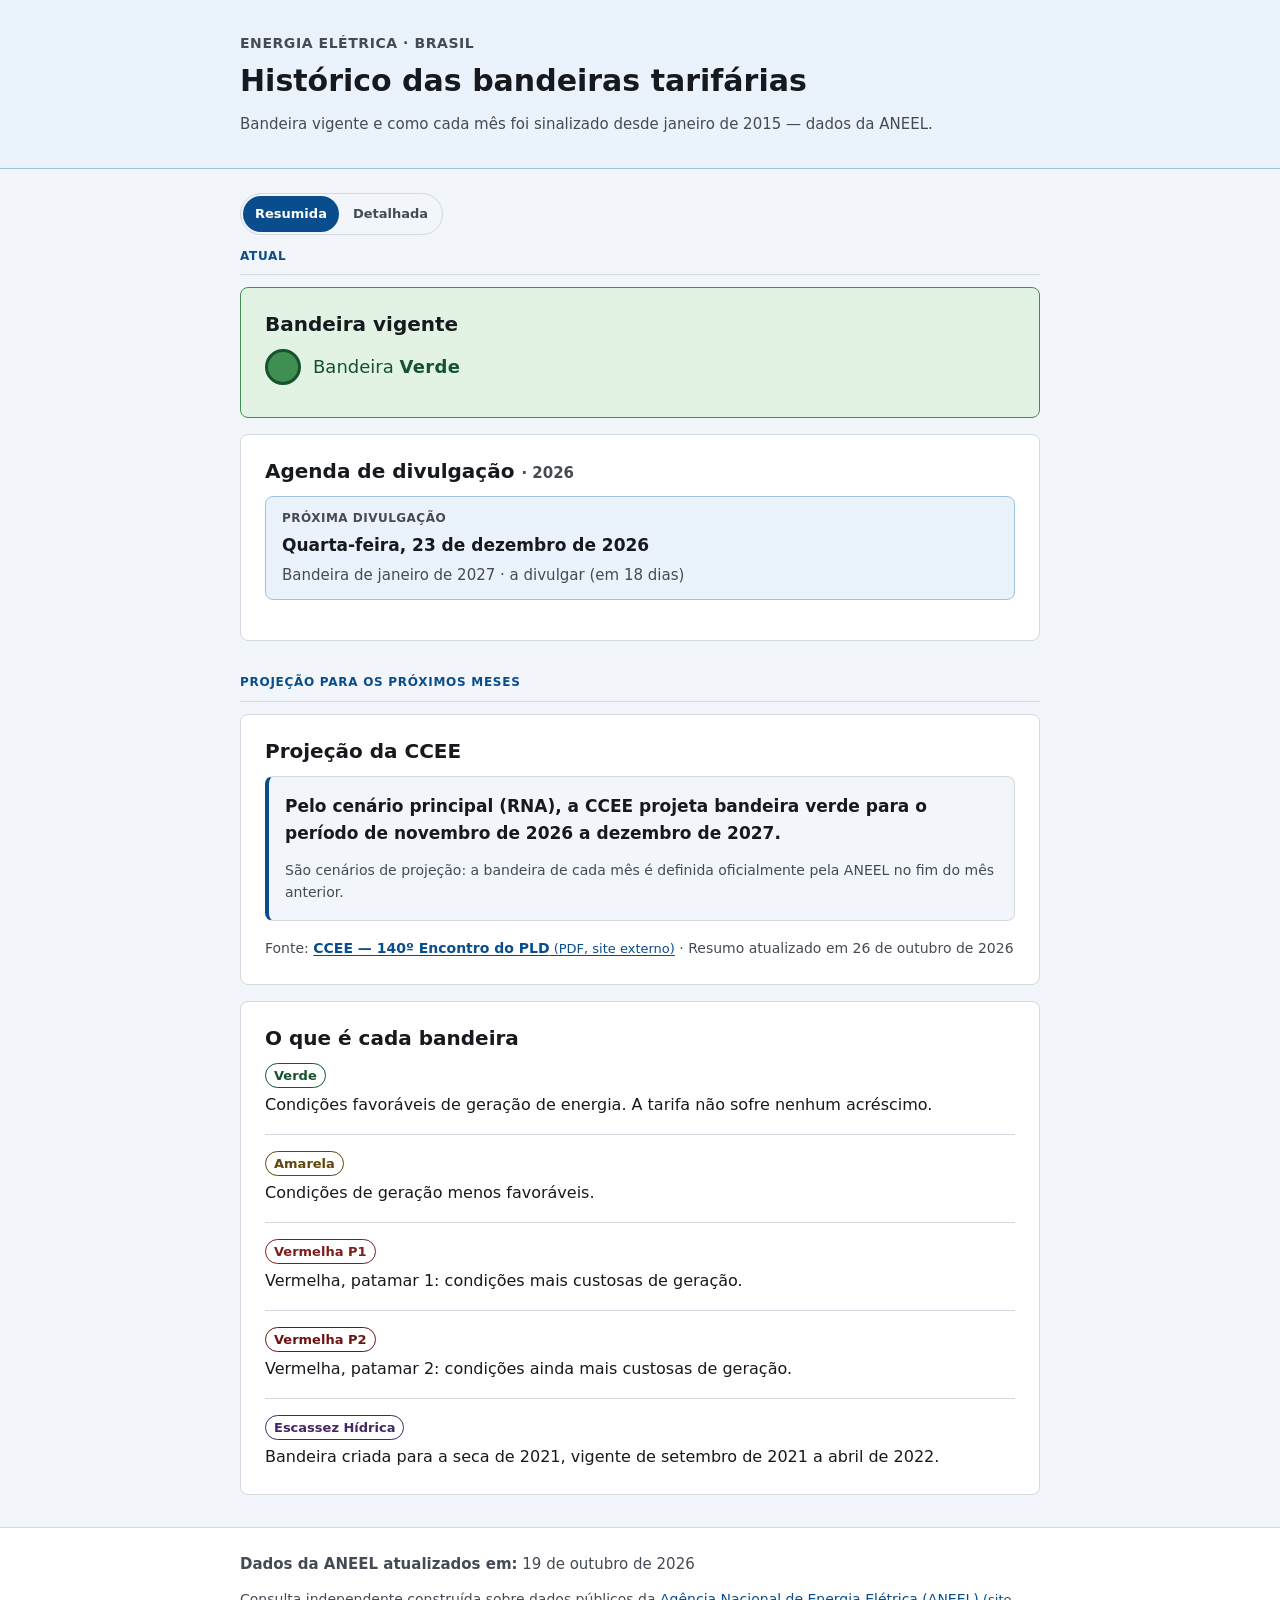
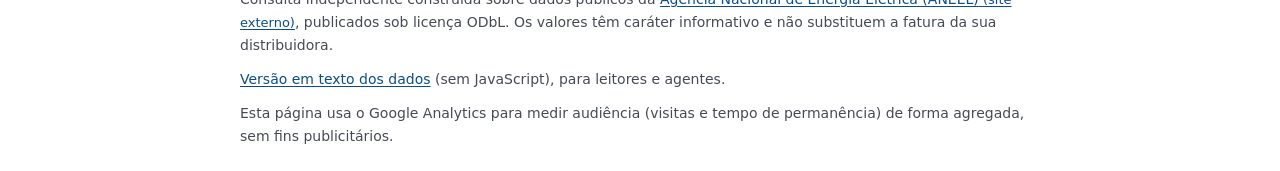
==== commit c0d029ac: "Gera pagina estatica dados.html para agentes e leitores sem JS - dados.html com bandeira vigente, ag" ====
--- a/index.html
+++ b/index.html
@@ -35,7 +35,7 @@
     }
   } catch (e) {}
 </script>
-<link rel="stylesheet" href="bandeiras.css?v=7">
+<link rel="stylesheet" href="bandeiras.css?v=8">
 
 <!-- Google tag (gtag.js) -->
 <script async src="https://www.googletagmanager.com/gtag/js?id=G-L1BM28TN18"></script>
@@ -130,6 +130,7 @@
       Esta página usa JavaScript para desenhar o gráfico e as tabelas. Os dados completos estão em
       <a href="data/bandeiras.json">data/bandeiras.json</a> (série mensal) e
       <a href="data/agenda.json">data/agenda.json</a> (calendário de divulgação).
+      A versão em texto está em <a href="dados.html">dados.html</a>.
       A fonte original é o
       <a href="https://dadosabertos.aneel.gov.br/dataset/bandeiras-tarifarias" rel="noopener" target="_blank">conjunto de dados da ANEEL<span class="externo"> (site externo)</span></a>.
     </p>
@@ -346,6 +347,9 @@
       <a href="https://dadosabertos.aneel.gov.br/dataset/bandeiras-tarifarias" rel="noopener" target="_blank">Agência Nacional de Energia Elétrica (ANEEL)<span class="externo"> (site externo)</span></a>,
       publicados sob licença ODbL. Os valores têm caráter informativo e não substituem a fatura
       da sua distribuidora.
+    </p>
+    <p class="rodape-nota rodape-dados">
+      <a href="dados.html">Versão em texto dos dados</a> (sem JavaScript), para leitores e agentes.
     </p>
     <p class="rodape-nota rodape-analytics">
       Esta página usa o Google Analytics para medir audiência (visitas e tempo de permanência)
--- a/bandeiras.css
+++ b/bandeiras.css
@@ -700,6 +700,7 @@
 }
 .verificado { margin-bottom: var(--espaco-3); font-size: 0.9375rem; }
 .rodape-nota { margin: 0; }
+.rodape-dados { margin-top: var(--espaco-3); }
 .rodape-analytics { margin-top: var(--espaco-3); }
 
 /* ---------- Movimento reduzido ---------- */
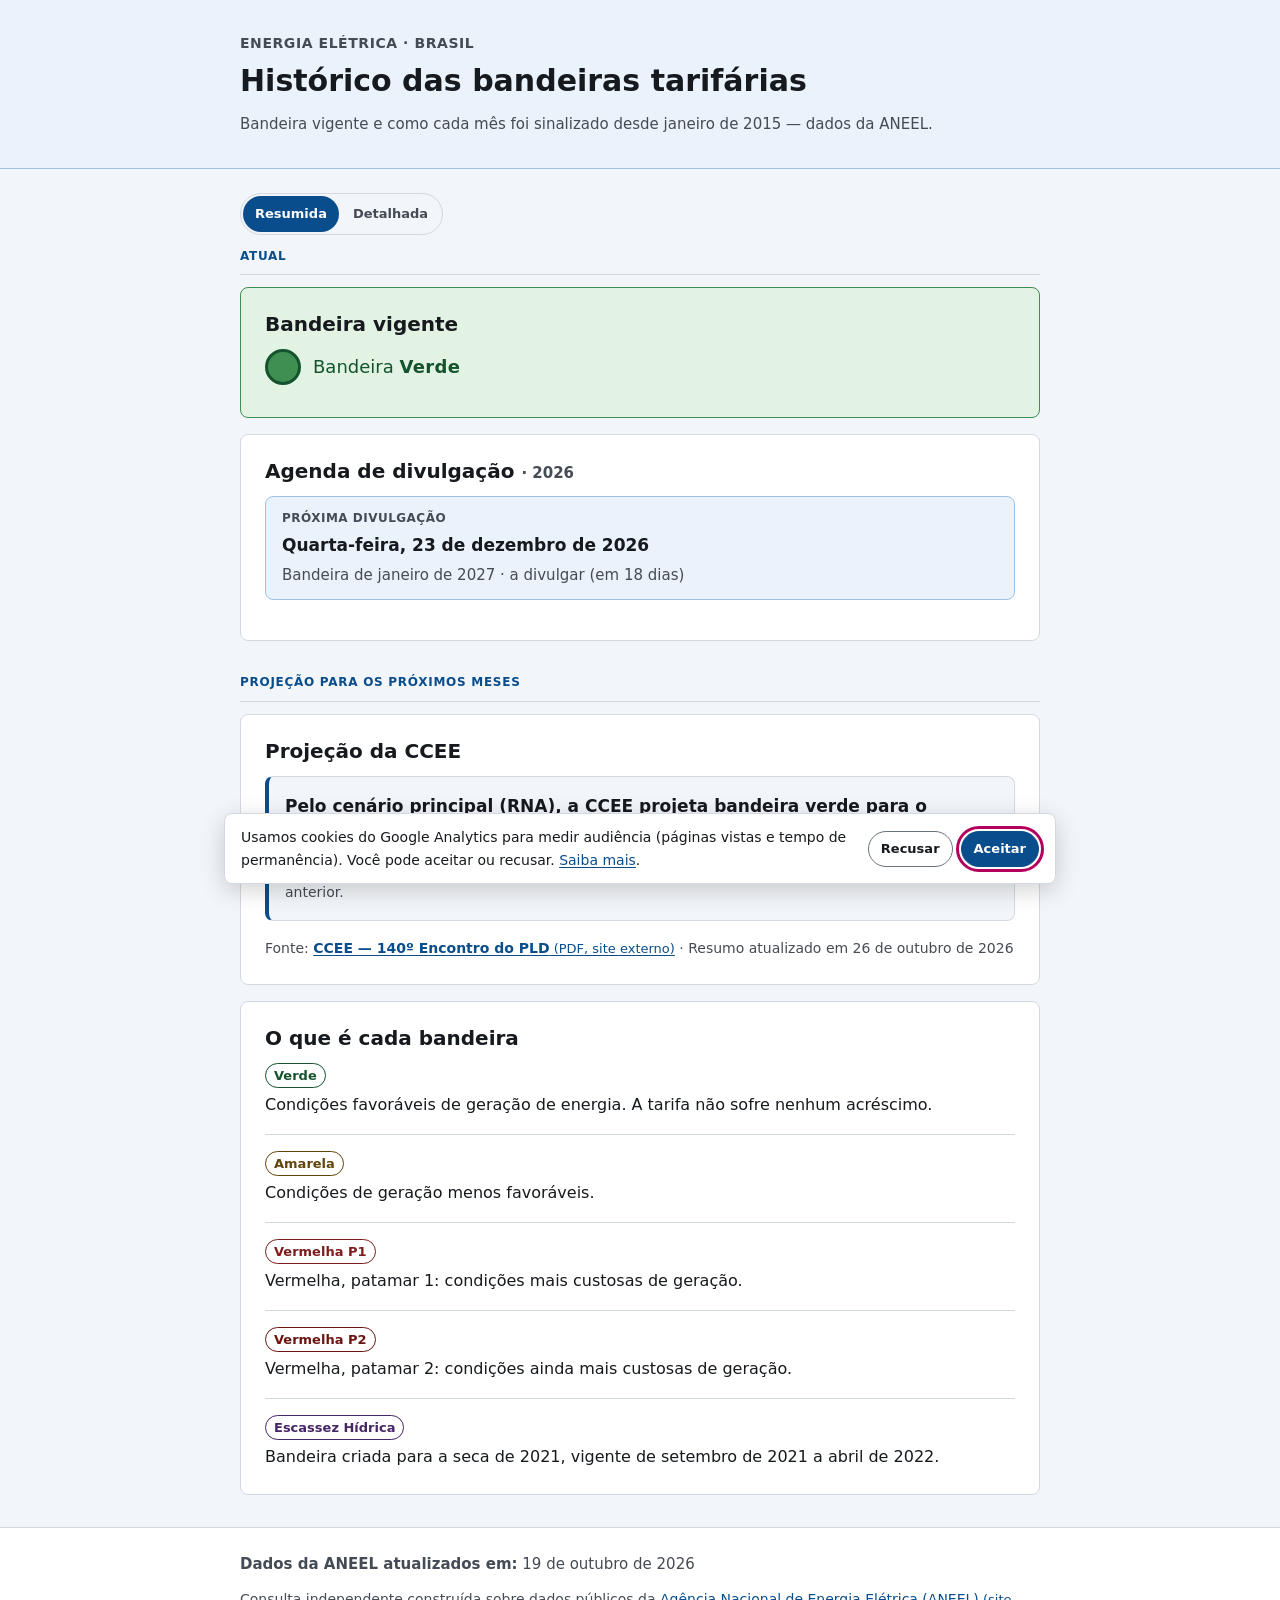
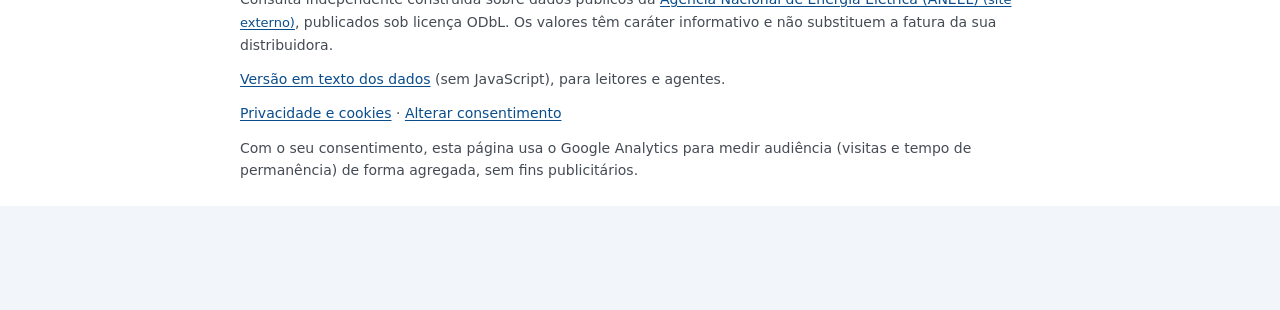
==== commit c9e563a9: "Adiciona consentimento do GA, validacao dos dados e dependencias do CI - Banner de consentimento; GA" ====
--- a/index.html
+++ b/index.html
@@ -27,7 +27,6 @@
 <meta name="twitter:description" content="Bandeira vigente, calendário de divulgação e série mensal desde 2015 — dados da ANEEL.">
 <meta name="twitter:image" content="https://brunohdc.github.io/bandeiras-tarifarias/og-image.png">
 
-<link rel="preconnect" href="https://www.googletagmanager.com">
 <script>
   try {
     if (localStorage.getItem('visao-bandeiras') === 'detalhada' || location.hash === '#passado') {
@@ -35,16 +34,7 @@
     }
   } catch (e) {}
 </script>
-<link rel="stylesheet" href="bandeiras.css?v=8">
-
-<!-- Google tag (gtag.js) -->
-<script async src="https://www.googletagmanager.com/gtag/js?id=G-L1BM28TN18"></script>
-<script>
-  window.dataLayer = window.dataLayer || [];
-  function gtag(){dataLayer.push(arguments);}
-  gtag('js', new Date());
-  gtag('config', 'G-L1BM28TN18');
-</script>
+<link rel="stylesheet" href="bandeiras.css?v=10">
 
 <!-- Dados estruturados para buscadores e ferramentas de IA -->
 <script type="application/ld+json">
@@ -351,9 +341,13 @@
     <p class="rodape-nota rodape-dados">
       <a href="dados.html">Versão em texto dos dados</a> (sem JavaScript), para leitores e agentes.
     </p>
+    <p class="rodape-nota rodape-links">
+      <a href="privacidade.html">Privacidade e cookies</a>
+      · <button type="button" class="link-botao" data-cookies>Alterar consentimento</button>
+    </p>
     <p class="rodape-nota rodape-analytics">
-      Esta página usa o Google Analytics para medir audiência (visitas e tempo de permanência)
-      de forma agregada, sem fins publicitários.
+      Com o seu consentimento, esta página usa o Google Analytics para medir audiência
+      (visitas e tempo de permanência) de forma agregada, sem fins publicitários.
     </p>
   </div>
 </footer>
@@ -1597,6 +1591,7 @@
 }
 </script>
 
-<script src="bandeiras.js?v=7"></script>
+<script src="consentimento.js?v=2"></script>
+<script src="bandeiras.js?v=8"></script>
 </body>
 </html>
--- a/bandeiras.css
+++ b/bandeiras.css
@@ -701,7 +701,78 @@
 .verificado { margin-bottom: var(--espaco-3); font-size: 0.9375rem; }
 .rodape-nota { margin: 0; }
 .rodape-dados { margin-top: var(--espaco-3); }
+.rodape-links { margin-top: var(--espaco-3); }
 .rodape-analytics { margin-top: var(--espaco-3); }
+
+.link-botao {
+  padding: 0;
+  font: inherit;
+  color: var(--cor-primaria);
+  background: none;
+  border: 0;
+  text-decoration: underline;
+  text-underline-offset: 0.15em;
+  cursor: pointer;
+}
+.link-botao:hover { color: var(--cor-primaria-escura); }
+
+/* ---------- Consentimento de cookies ---------- */
+.consent {
+  position: fixed;
+  left: var(--espaco-4);
+  right: var(--espaco-4);
+  bottom: var(--espaco-4);
+  z-index: 50;
+  display: flex;
+  flex-wrap: wrap;
+  align-items: center;
+  gap: var(--espaco-3);
+  max-width: var(--largura-max);
+  margin-inline: auto;
+  padding: var(--espaco-3) var(--espaco-4);
+  background: var(--cor-fundo);
+  border: 1px solid var(--cor-borda);
+  border-radius: var(--raio);
+  box-shadow: 0 6px 24px rgba(0, 0, 0, 0.18);
+}
+.consent-texto {
+  flex: 1 1 20rem;
+  margin: 0;
+  font-size: 0.875rem;
+}
+.consent-acoes {
+  display: flex;
+  gap: var(--espaco-2);
+  margin-left: auto;
+}
+.consent-botao {
+  min-height: 2.25rem;
+  padding: var(--espaco-1) var(--espaco-3);
+  font-family: inherit;
+  font-size: 0.8125rem;
+  font-weight: 700;
+  color: var(--cor-texto);
+  background: var(--cor-fundo);
+  border: 1px solid var(--cor-borda-campo);
+  border-radius: 999px;
+  cursor: pointer;
+}
+.consent-botao:hover { border-color: var(--cor-primaria); }
+.consent-aceitar {
+  color: var(--cor-fundo);
+  background: var(--cor-primaria);
+  border-color: var(--cor-primaria);
+}
+.consent-aceitar:hover {
+  color: var(--cor-fundo);
+  background: var(--cor-primaria-escura);
+  border-color: var(--cor-primaria-escura);
+}
+body.consent-visivel { padding-bottom: 11rem; }
+
+@media (min-width: 48rem) {
+  body.consent-visivel { padding-bottom: 6.5rem; }
+}
 
 /* ---------- Movimento reduzido ---------- */
 @media (prefers-reduced-motion: reduce) {
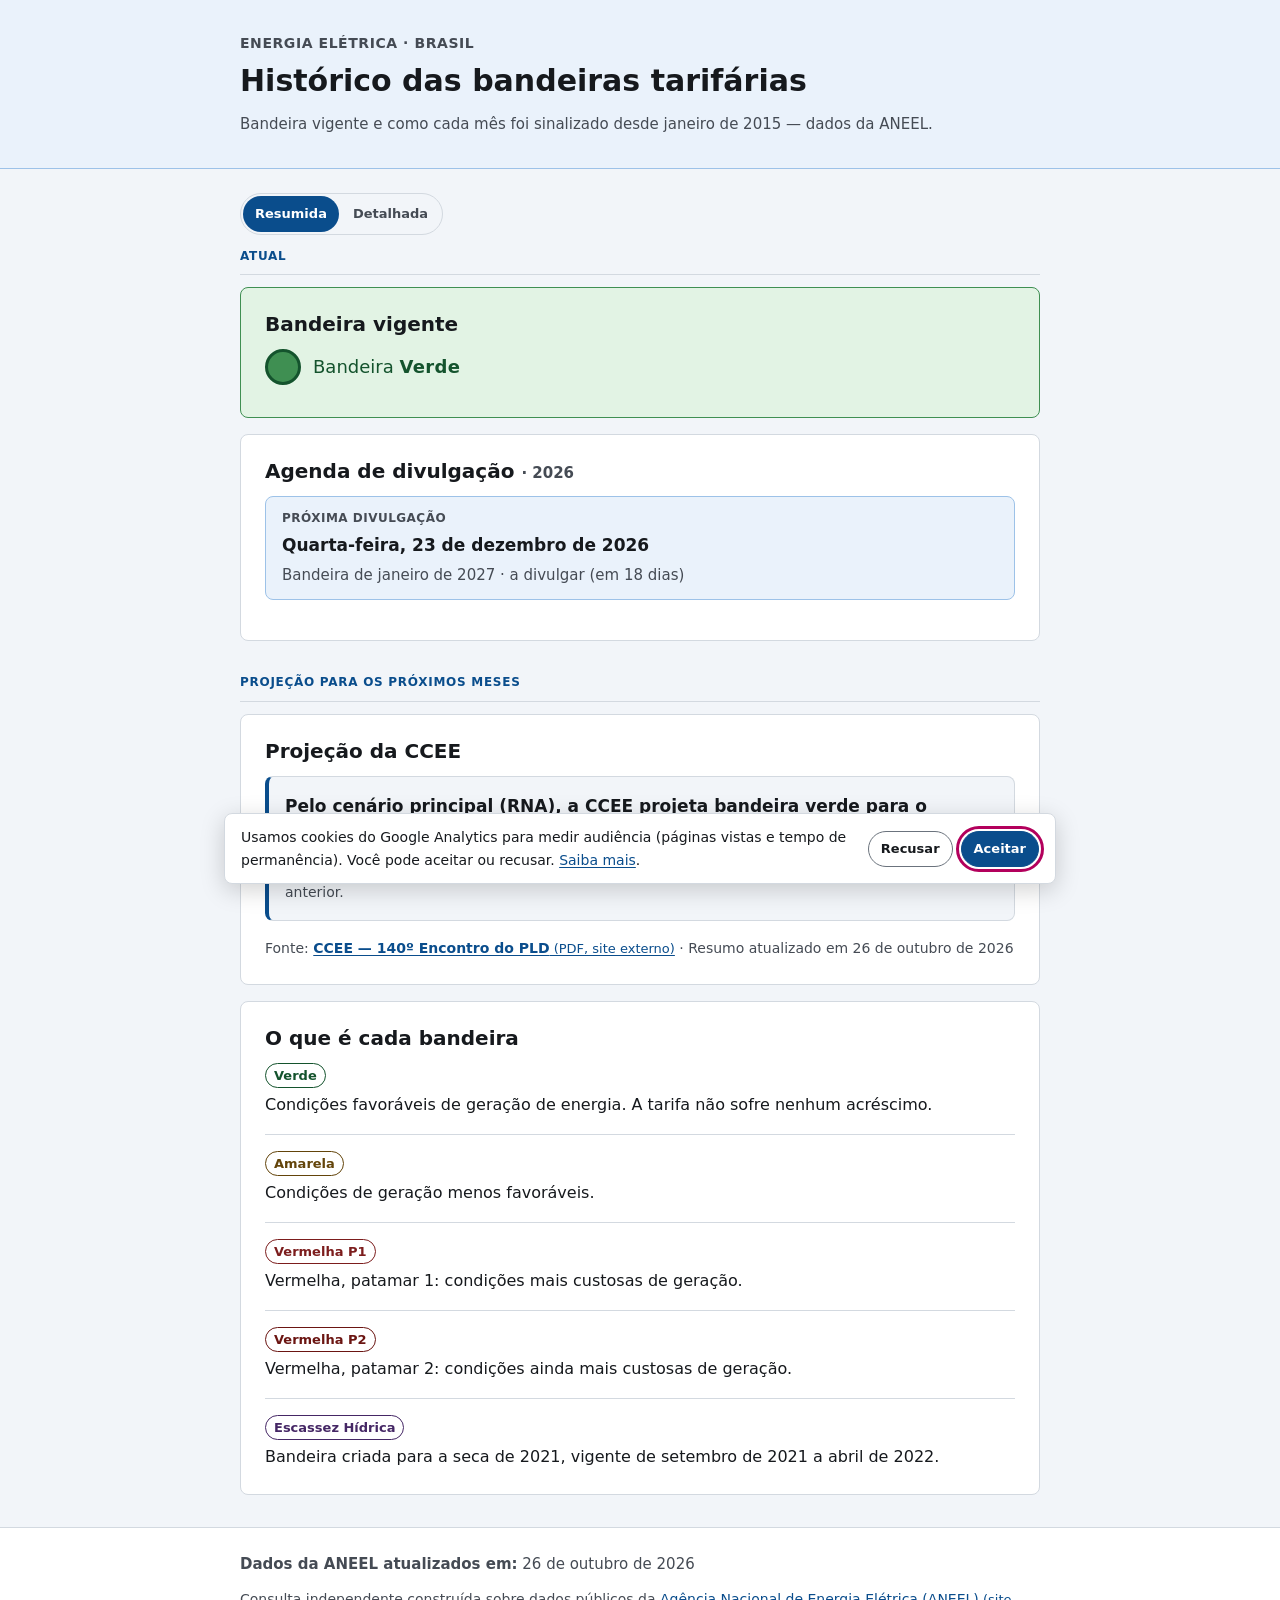
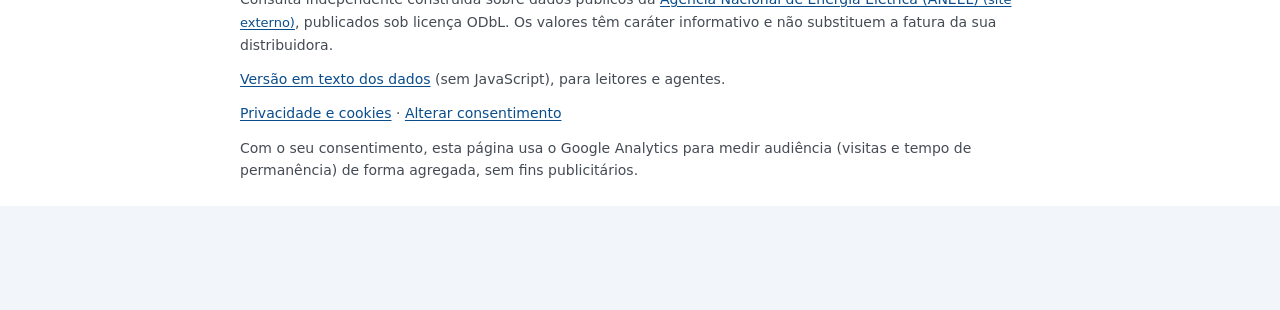
==== commit 21e243ed: "Atualiza snapshot das bandeiras da ANEEL" ====
--- a/index.html
+++ b/index.html
@@ -360,7 +360,7 @@
     "url": "https://dadosabertos.aneel.gov.br/dataset/bandeiras-tarifarias",
     "recurso": "https://dadosabertos.aneel.gov.br/dataset/bandeiras-tarifarias/resource/0591b8f6-fe54-437b-b72b-1aa2efd46e42",
     "licenca": "ODbL (Open Data Commons Open Database License)",
-    "atualizadoEm": "2026-10-19"
+    "atualizadoEm": "2026-10-26"
   },
   "unidade": "adicionalMwh em R$/MWh (como publicado pela ANEEL); adicionalKwh = adicionalMwh / 1000",
   "bandeiras": [
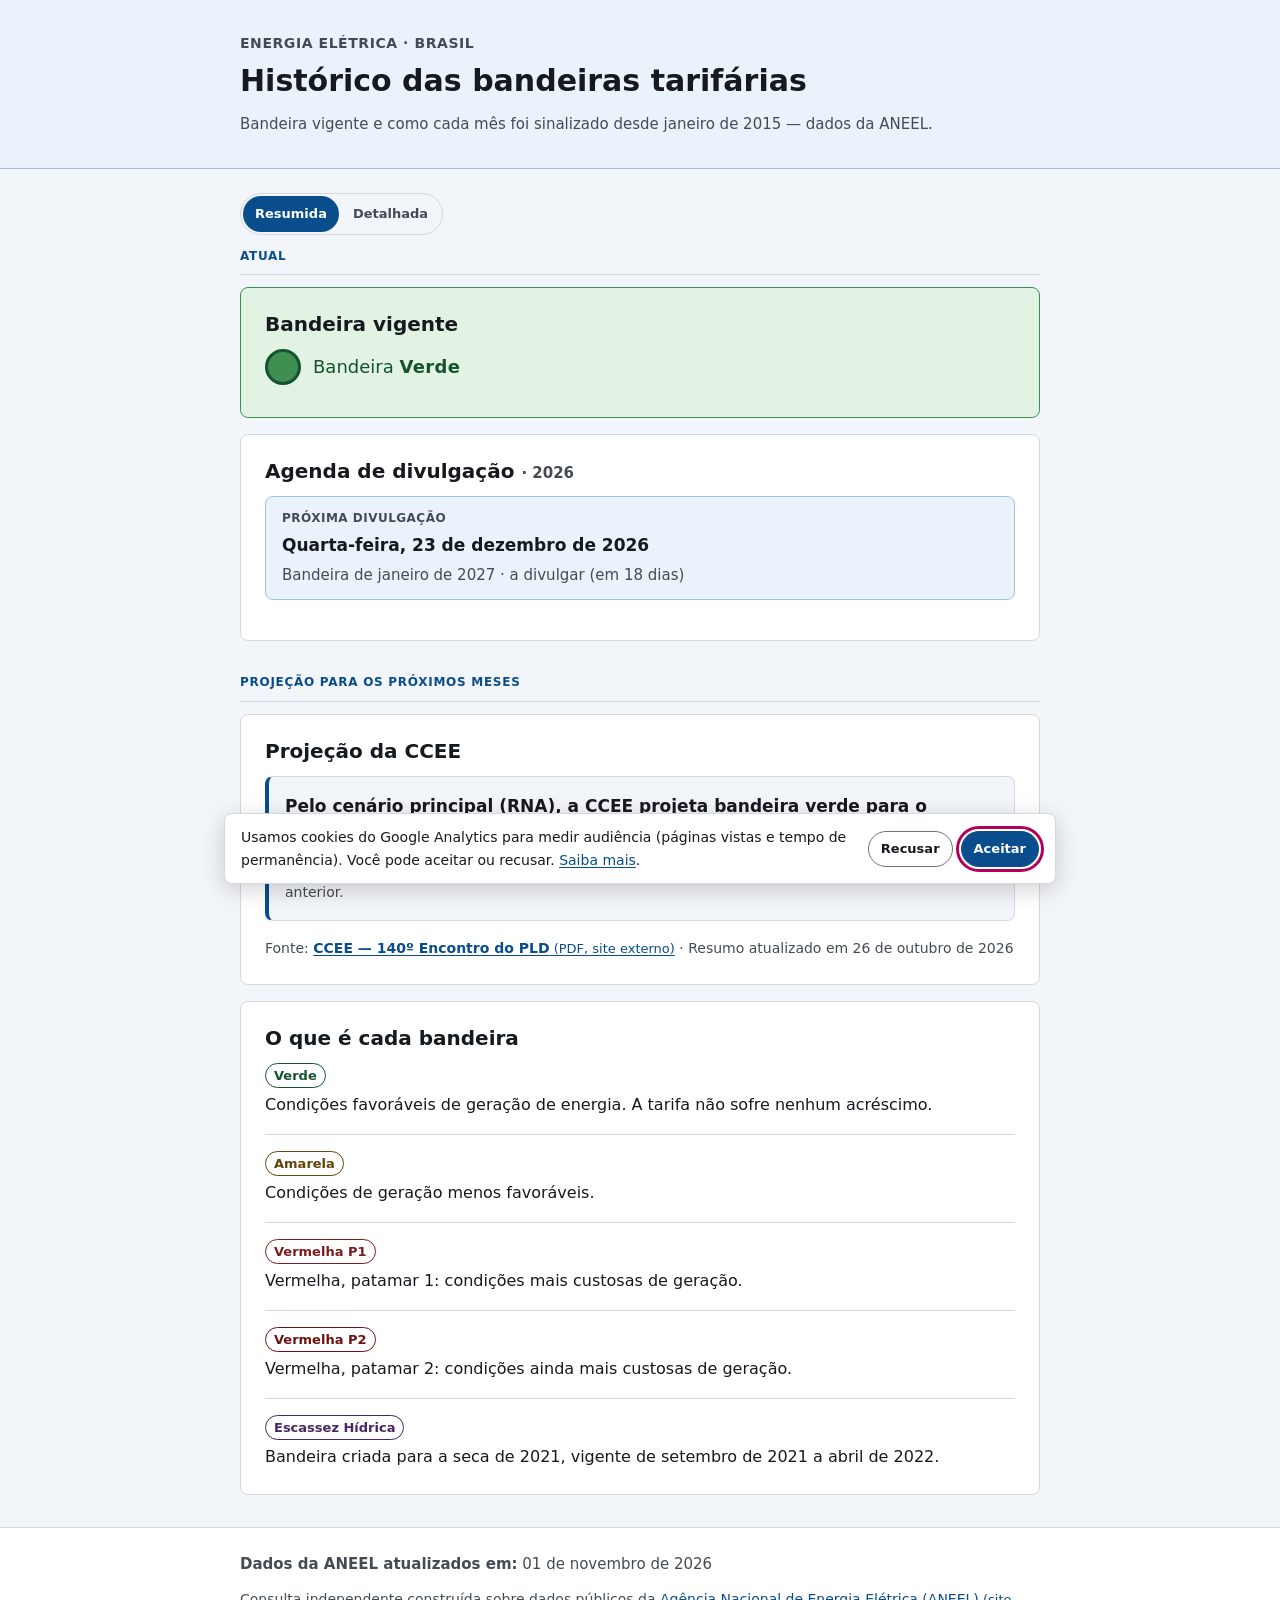
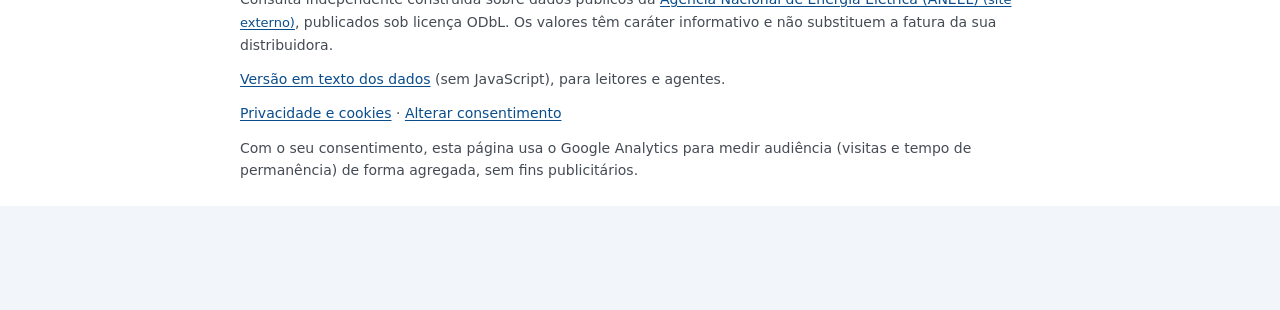
==== commit c0785a11: "Atualiza snapshot das bandeiras da ANEEL" ====
--- a/index.html
+++ b/index.html
@@ -34,7 +34,7 @@
     }
   } catch (e) {}
 </script>
-<link rel="stylesheet" href="bandeiras.css?v=10">
+<link rel="stylesheet" href="bandeiras.css?v=11">
 
 <!-- Dados estruturados para buscadores e ferramentas de IA -->
 <script type="application/ld+json">
@@ -360,7 +360,7 @@
     "url": "https://dadosabertos.aneel.gov.br/dataset/bandeiras-tarifarias",
     "recurso": "https://dadosabertos.aneel.gov.br/dataset/bandeiras-tarifarias/resource/0591b8f6-fe54-437b-b72b-1aa2efd46e42",
     "licenca": "ODbL (Open Data Commons Open Database License)",
-    "atualizadoEm": "2026-10-26"
+    "atualizadoEm": "2026-11-01"
   },
   "unidade": "adicionalMwh em R$/MWh (como publicado pela ANEEL); adicionalKwh = adicionalMwh / 1000",
   "bandeiras": [
--- a/bandeiras.css
+++ b/bandeiras.css
@@ -110,6 +110,8 @@
 
 /* ---------- Reset ---------- */
 *, *::before, *::after { box-sizing: border-box; }
+
+[hidden] { display: none !important; }
 
 html { -webkit-text-size-adjust: 100%; }
 
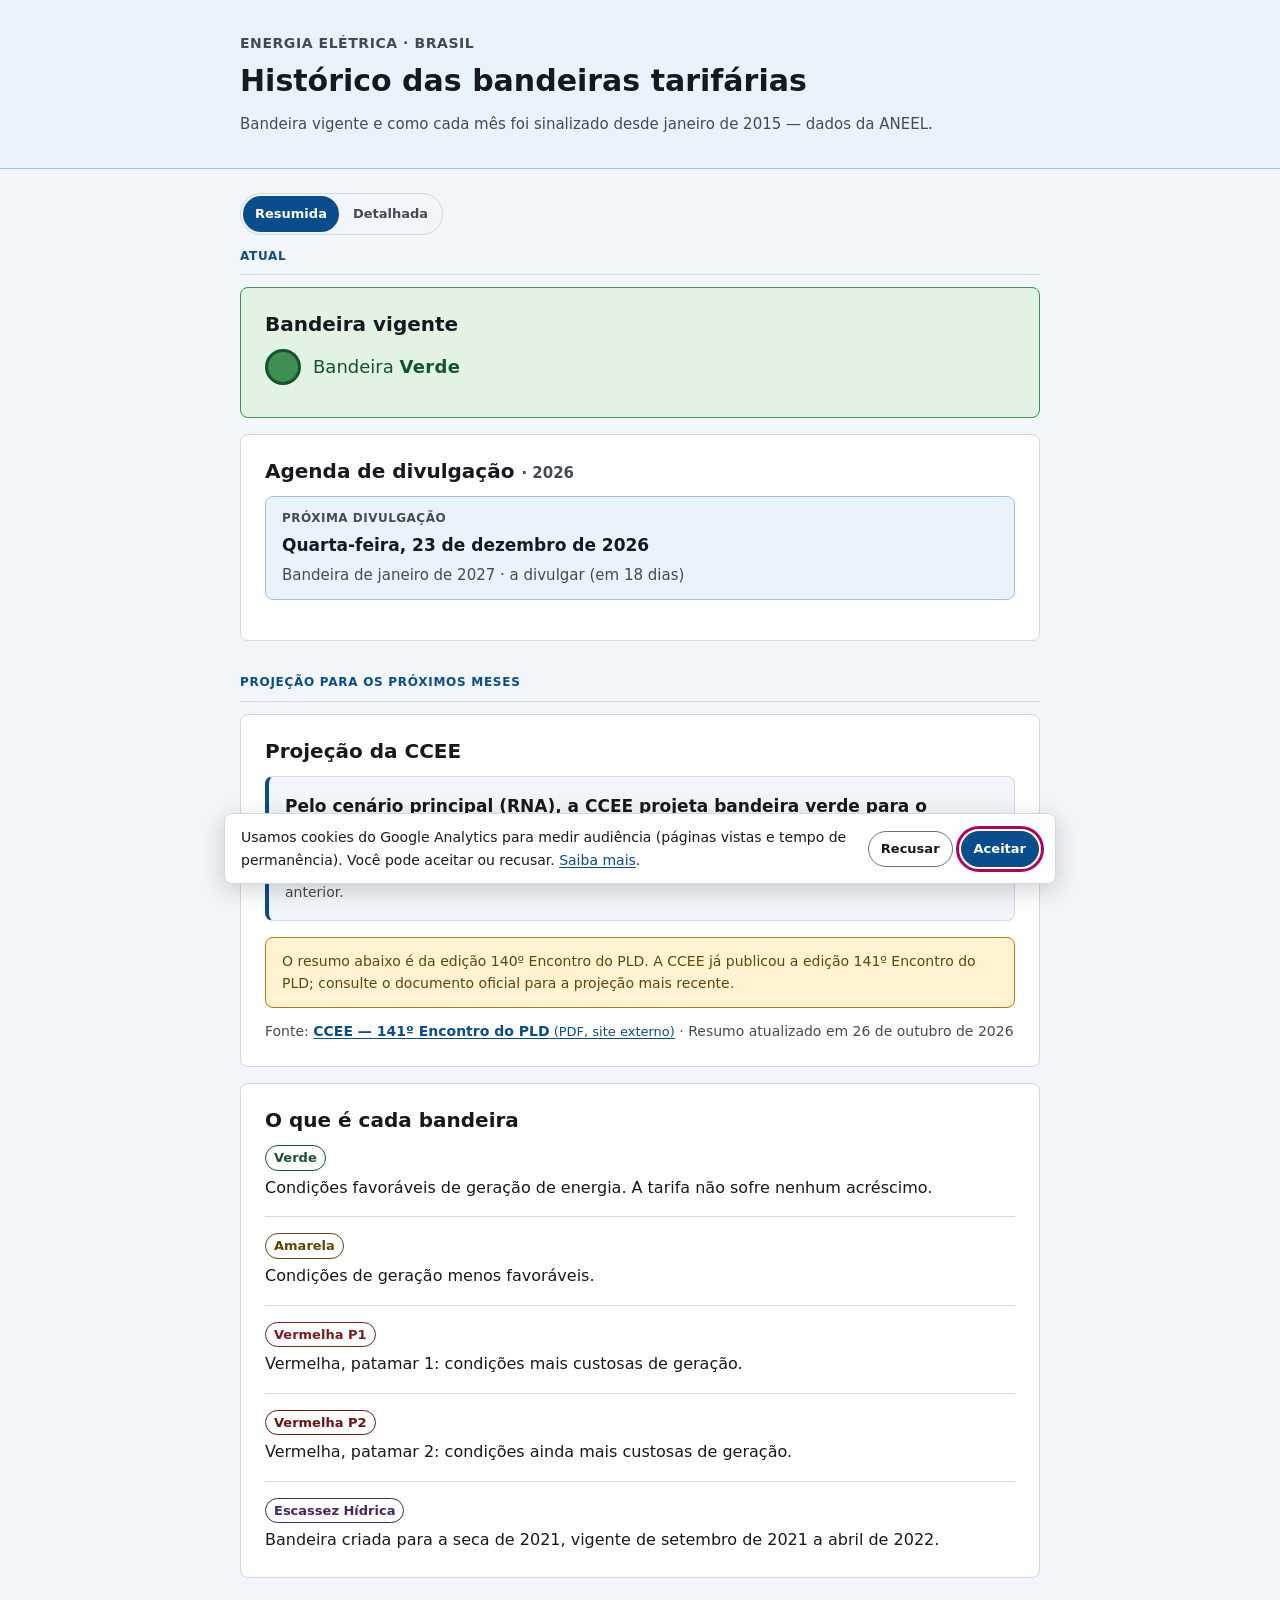
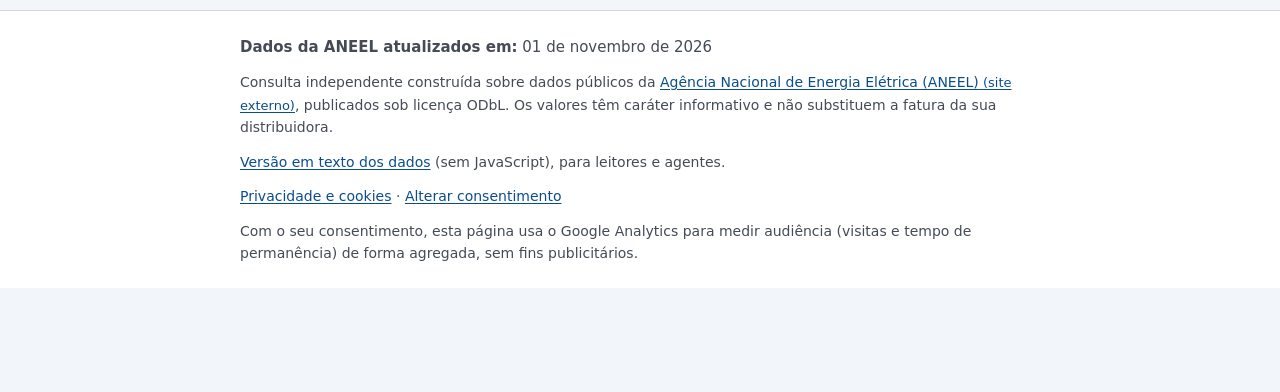
==== commit 16ee2ba0: "Atualiza link da projeção da CCEE" ====
--- a/index.html
+++ b/index.html
@@ -1576,9 +1576,9 @@
      O link/edição é atualizado automaticamente pela Action; o resumo é curado. -->
 <script type="application/json" id="projecao-fallback">
 {
-  "edicao": "140º Encontro do PLD",
-  "mes": "2026-10",
-  "url": "https://www.ccee.org.br/documents/80415/37596255/140%C2%BA%20Encontro%20do%20PLD%20-%20Outubro%20de%202026.pdf/09509df2-f0f5-67d8-59c1-3dfb49baec0c",
+  "edicao": "141º Encontro do PLD",
+  "mes": "2026-11",
+  "url": "https://www.ccee.org.br/documents/80415/37684545/141%C2%BA%20Encontro%20do%20PLD%20-%20Novembro%20de%202026.pdf/a201cf51-6494-357a-1298-75d2f2d5edfe",
   "pagina": 97,
   "resumoEdicao": "140º Encontro do PLD",
   "resumo": "Pelo cenário principal (RNA), a CCEE projeta bandeira verde para o período de novembro de 2026 a dezembro de 2027.",
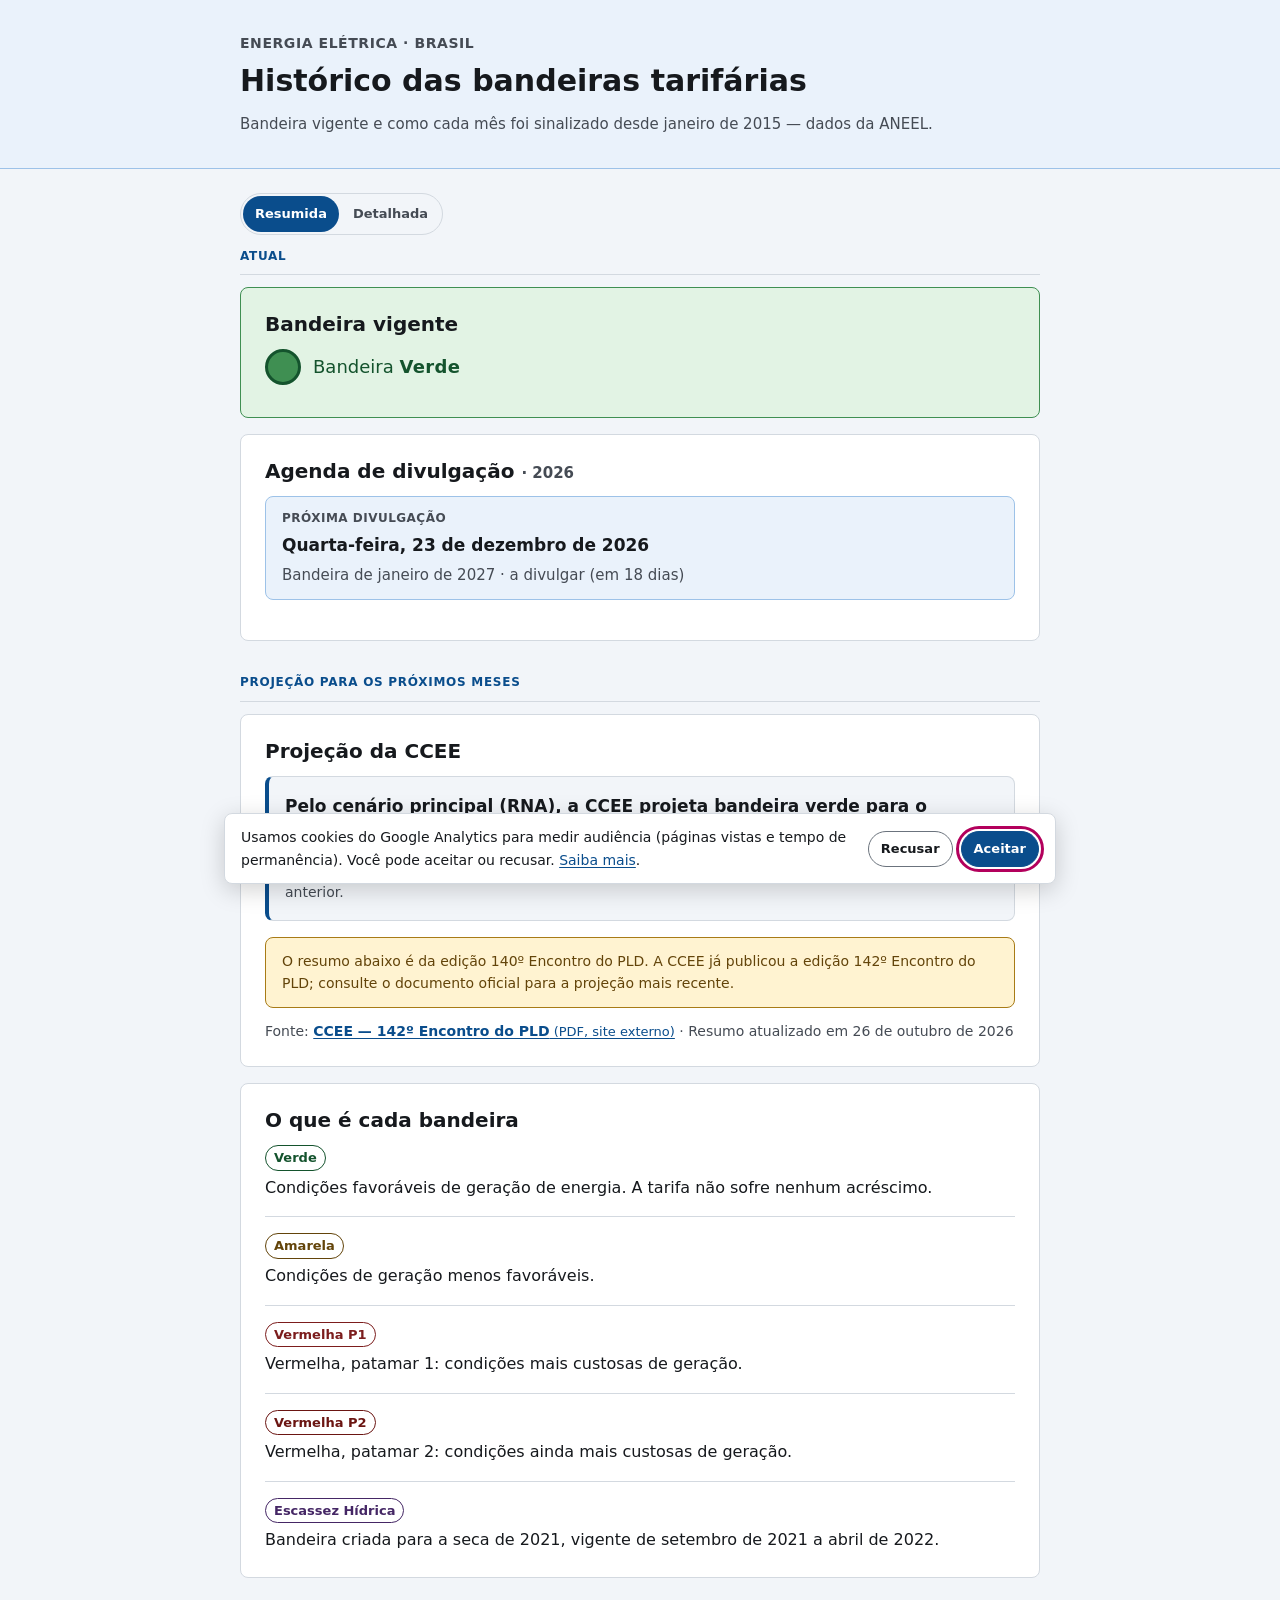
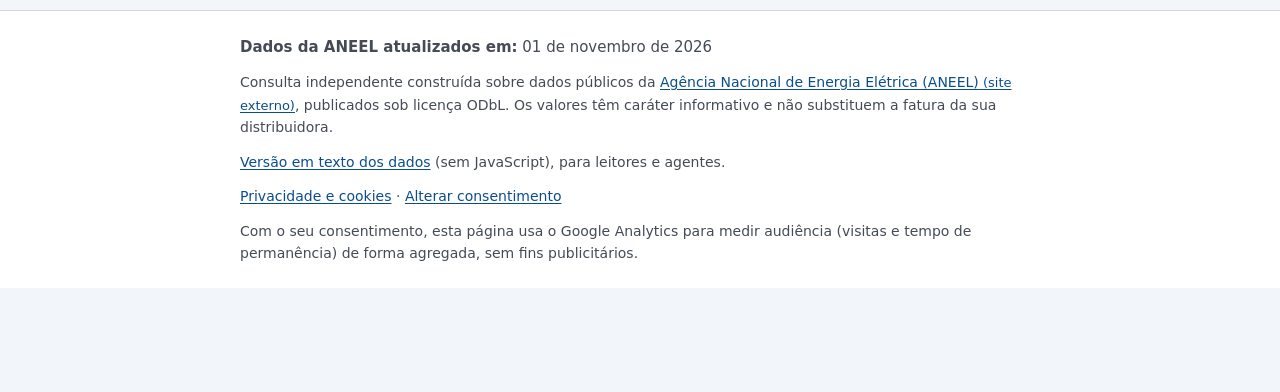
==== commit 9d7b60ba: "Atualiza link da projeção da CCEE" ====
--- a/index.html
+++ b/index.html
@@ -1576,9 +1576,9 @@
      O link/edição é atualizado automaticamente pela Action; o resumo é curado. -->
 <script type="application/json" id="projecao-fallback">
 {
-  "edicao": "141º Encontro do PLD",
+  "edicao": "142º Encontro do PLD",
   "mes": "2026-11",
-  "url": "https://www.ccee.org.br/documents/80415/37684545/141%C2%BA%20Encontro%20do%20PLD%20-%20Novembro%20de%202026.pdf/a201cf51-6494-357a-1298-75d2f2d5edfe",
+  "url": "https://www.ccee.org.br/documents/80415/37684545/142o._Encontro_do_PLD_-_Novembro_de_2026.pdf/7eea11e4-cf11-9130-af6c-46579539fddb",
   "pagina": 97,
   "resumoEdicao": "140º Encontro do PLD",
   "resumo": "Pelo cenário principal (RNA), a CCEE projeta bandeira verde para o período de novembro de 2026 a dezembro de 2027.",
